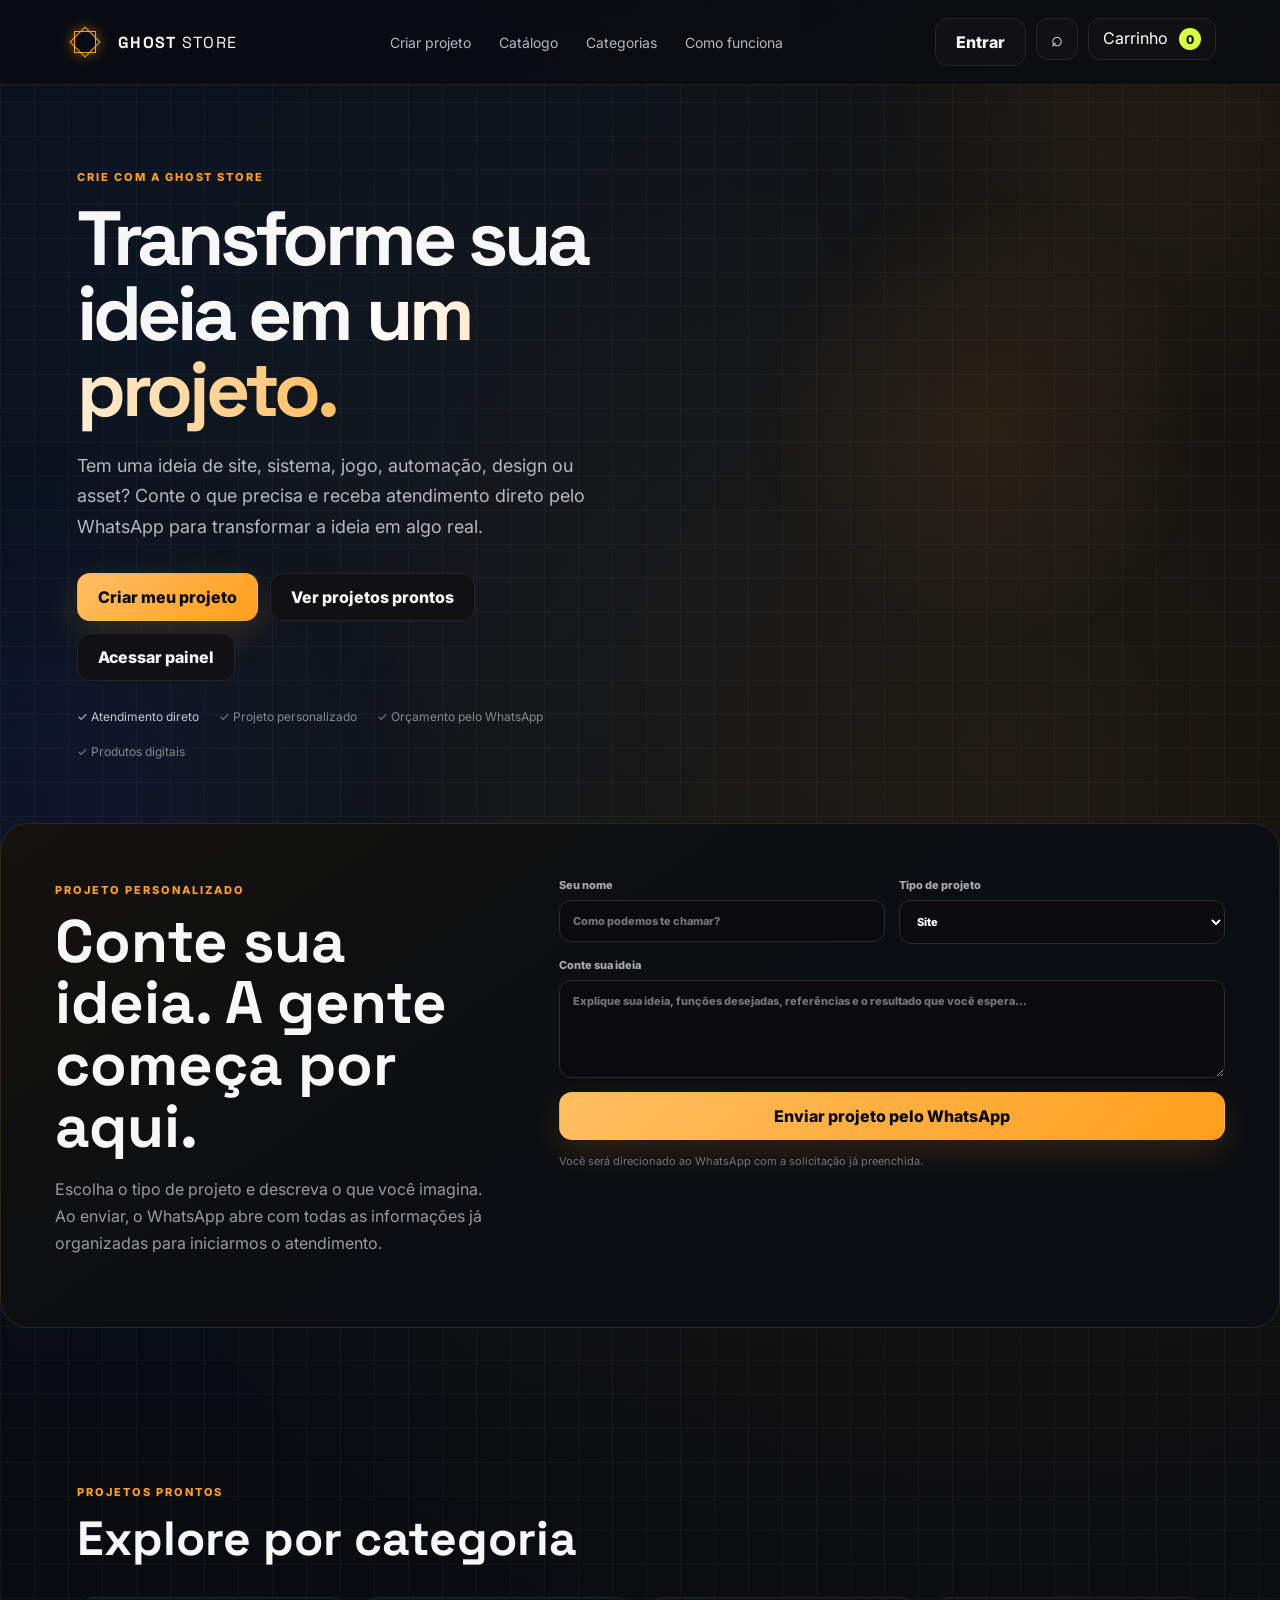
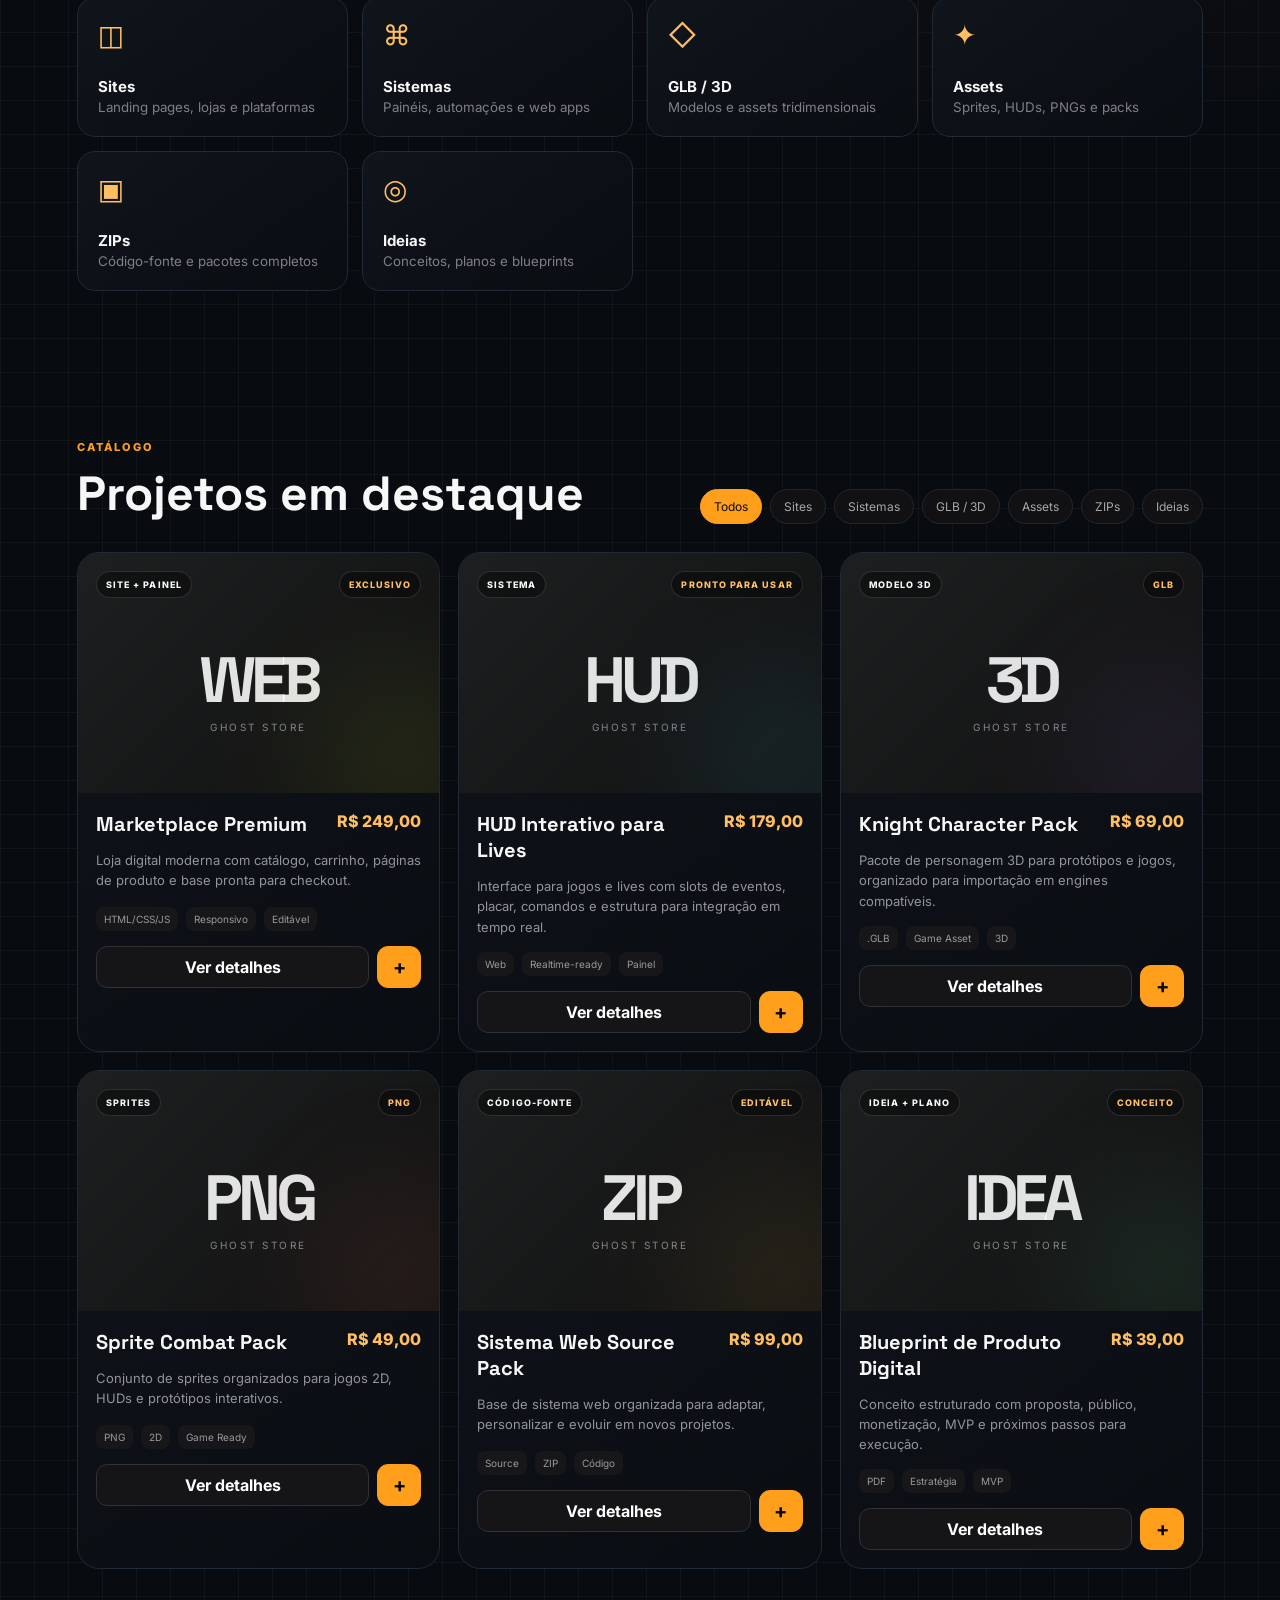
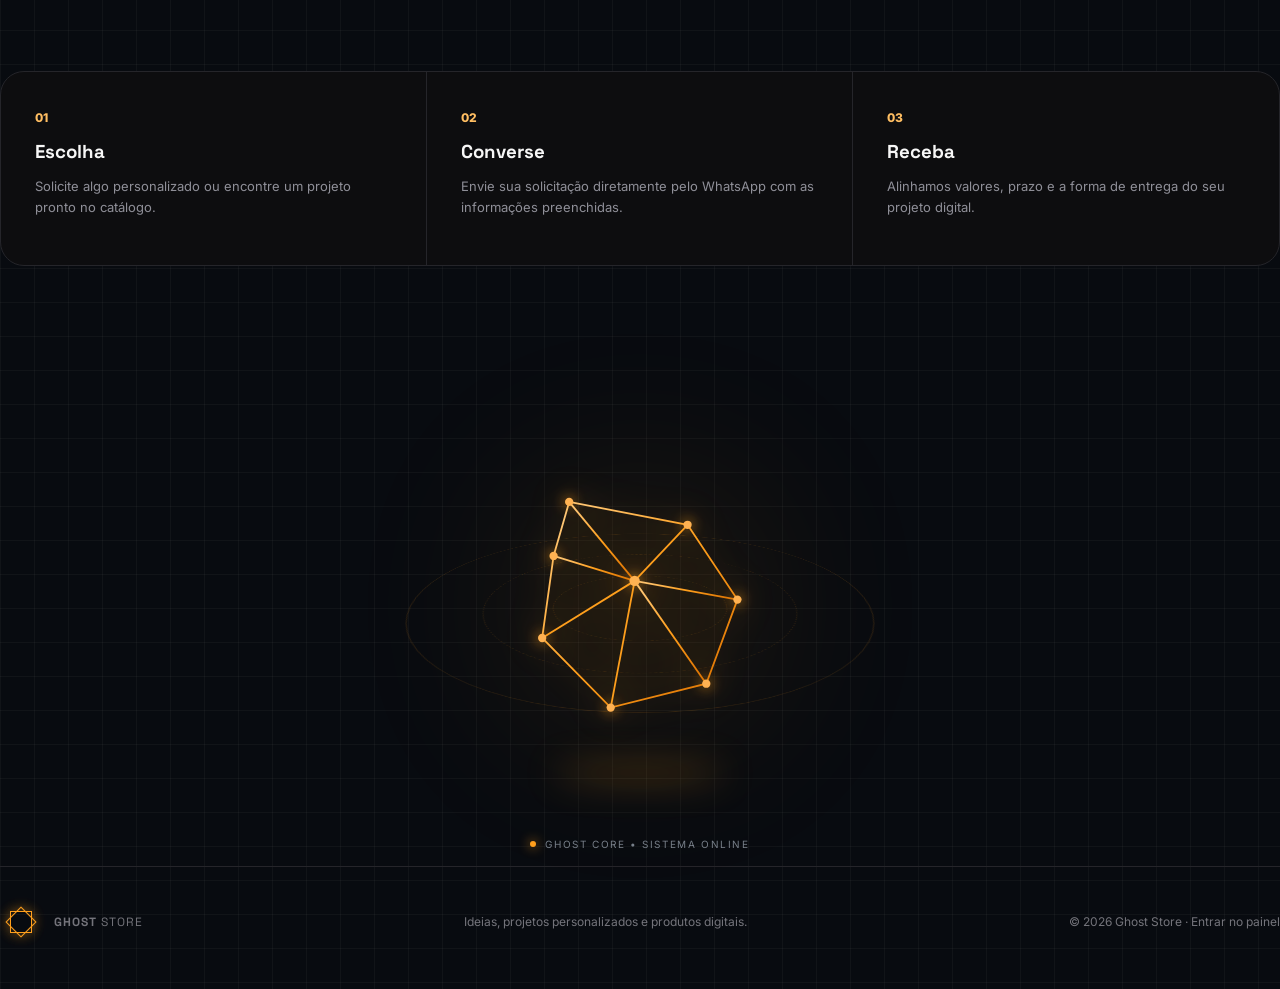
==== index.html @ b0d12b22 "Move Ghost Core para o final da página" ====
<!DOCTYPE html>
<html lang="pt-BR">
<head>
  <meta charset="UTF-8" />
  <meta name="viewport" content="width=device-width, initial-scale=1.0, minimum-scale=1.0, maximum-scale=1.0, user-scalable=no, viewport-fit=cover" />
  <meta name="theme-color" content="#080b10" />
  <meta name="description" content="Ghost Store — transforme sua ideia em um projeto ou encontre sites, sistemas, GLBs, ZIPs e assets digitais." />
  <title>Ghost Store — Tire sua ideia do papel</title>
  <link rel="preconnect" href="https://fonts.googleapis.com"><link rel="preconnect" href="https://fonts.gstatic.com" crossorigin>
  <link href="https://fonts.googleapis.com/css2?family=Inter:wght@400;500;600;700;800&family=Space+Grotesk:wght@600;700&display=swap" rel="stylesheet">
  <link rel="stylesheet" href="styles.css?v=20260827e" /><link rel="stylesheet" href="tech.css?v=20260827e" />
</head>
<body>
  <div class="ambient ambient-one"></div><div class="ambient ambient-two"></div>
  <header class="site-header"><a class="brand" href="#inicio" aria-label="Ghost Store"><span class="brand-mark"><span class="brand-cube"><span></span><span></span><span></span></span></span><span><strong>GHOST</strong> STORE</span></a><nav class="desktop-nav"><a href="#orcamento">Criar projeto</a><a href="#catalogo">Catálogo</a><a href="#categorias">Categorias</a><a href="#como-funciona">Como funciona</a></nav><div class="header-actions"><a class="btn btn-secondary" href="admin.html">Entrar</a><button class="icon-btn" id="searchToggle" aria-label="Pesquisar">⌕</button><button class="cart-btn" id="cartButton">Carrinho <span id="cartCount">0</span></button></div></header>
  <main>
    <section class="hero" id="inicio"><div class="hero-copy"><span class="eyebrow">CRIE COM A GHOST STORE</span><h1>Transforme sua ideia em <span>um projeto.</span></h1><p>Tem uma ideia de site, sistema, jogo, automação, design ou asset? Conte o que precisa e receba atendimento direto pelo WhatsApp para transformar a ideia em algo real.</p><div class="hero-actions"><a class="btn btn-primary" href="#orcamento">Criar meu projeto</a><a class="btn btn-secondary" href="#catalogo">Ver projetos prontos</a><a class="btn btn-secondary" href="admin.html">Acessar painel</a></div><div class="trust-row"><span>✓ Atendimento direto</span><span>✓ Projeto personalizado</span><span>✓ Orçamento pelo WhatsApp</span><span>✓ Produtos digitais</span></div></div></section>
    <section class="custom-section" id="orcamento"><div class="custom-copy"><span class="eyebrow">PROJETO PERSONALIZADO</span><h2>Conte sua ideia. A gente começa por aqui.</h2><p>Escolha o tipo de projeto e descreva o que você imagina. Ao enviar, o WhatsApp abre com todas as informações já organizadas para iniciarmos o atendimento.</p></div><form class="quote-form" id="quoteForm"><div class="form-row"><label>Seu nome<input type="text" id="quoteName" required placeholder="Como podemos te chamar?" /></label><label>Tipo de projeto<select id="quoteType"><option>Site</option><option>Sistema</option><option>Jogo</option><option>GLB / 3D</option><option>Sprites / Assets</option><option>ZIP / Código</option><option>Ideia / Planejamento</option><option>Outro</option></select></label></div><label>Conte sua ideia<textarea id="quoteMessage" required rows="5" placeholder="Explique sua ideia, funções desejadas, referências e o resultado que você espera..."></textarea></label><button class="btn btn-primary" type="submit">Enviar projeto pelo WhatsApp</button><p class="form-note">Você será direcionado ao WhatsApp com a solicitação já preenchida.</p></form></section>
    <section class="search-panel hidden" id="searchPanel"><label for="searchInput">Pesquisar na Ghost Store</label><div class="search-box"><input id="searchInput" type="search" placeholder="Ex.: GLB, site, jogo, painel..." autocomplete="off" /><span>⌕</span></div></section>
    <section class="section" id="categorias"><div class="section-heading"><div><span class="eyebrow">PROJETOS PRONTOS</span><h2>Explore por categoria</h2></div></div><div class="category-grid" id="categoryGrid"></div></section>
    <section class="section" id="catalogo"><div class="section-heading catalog-heading"><div><span class="eyebrow">CATÁLOGO</span><h2>Projetos em destaque</h2></div><div class="filters" id="filters"></div></div><div class="product-grid" id="productGrid"></div><div class="empty-state hidden" id="emptyState">Nenhum produto encontrado com esse filtro.</div></section>
    <section class="benefits" id="como-funciona"><article><span>01</span><h3>Escolha</h3><p>Solicite algo personalizado ou encontre um projeto pronto no catálogo.</p></article><article><span>02</span><h3>Converse</h3><p>Envie sua solicitação diretamente pelo WhatsApp com as informações preenchidas.</p></article><article><span>03</span><h3>Receba</h3><p>Alinhamos valores, prazo e a forma de entrega do seu projeto digital.</p></article></section>
    <section class="hero-tech ghost-core-final" aria-label="Logo 3D animada da Ghost Store"><div class="tech-glow"></div><div class="tech-orbit"></div><div class="logo3d-wrap"><svg class="logo3d" viewBox="0 0 300 300"><defs><linearGradient id="edgeGlow" x1="0" y1="0" x2="1" y2="1"><stop offset="0" stop-color="#ffd08a"/><stop offset=".5" stop-color="#ff9f1c"/><stop offset="1" stop-color="#d96e00"/></linearGradient></defs><polygon class="face" points="82,50 196,72 244,144 214,225 122,248 56,181 67,102"/><polyline class="edge" points="82,50 196,72 244,144 214,225 122,248 56,181 67,102 82,50"/><line class="edge" x1="82" y1="50" x2="145" y2="126"/><line class="edge" x1="196" y1="72" x2="145" y2="126"/><line class="edge" x1="244" y1="144" x2="145" y2="126"/><line class="edge" x1="214" y1="225" x2="145" y2="126"/><line class="edge" x1="122" y1="248" x2="145" y2="126"/><line class="edge" x1="56" y1="181" x2="145" y2="126"/><line class="edge" x1="67" y1="102" x2="145" y2="126"/><circle class="node" cx="82" cy="50" r="4"/><circle class="node" cx="196" cy="72" r="4"/><circle class="node" cx="244" cy="144" r="4"/><circle class="node" cx="214" cy="225" r="4"/><circle class="node" cx="122" cy="248" r="4"/><circle class="node" cx="56" cy="181" r="4"/><circle class="node" cx="67" cy="102" r="4"/><circle class="node" cx="145" cy="126" r="5"/></svg></div><div class="tech-caption"><i></i> GHOST CORE • SISTEMA ONLINE</div></section>
  </main>
  <footer><a class="brand" href="#inicio"><span class="brand-mark"><span class="brand-cube"><span></span><span></span><span></span></span></span><span><strong>GHOST</strong> STORE</span></a><p>Ideias, projetos personalizados e produtos digitais.</p><span>© <span id="year"></span> Ghost Store · <a href="admin.html" style="color:inherit">Entrar no painel</a></span></footer>
  <div class="drawer-backdrop hidden" id="drawerBackdrop"></div><aside class="cart-drawer" id="cartDrawer" aria-hidden="true"><div class="drawer-header"><div><span class="eyebrow">SEU PEDIDO</span><h2>Carrinho</h2></div><button class="icon-btn" id="closeCart">×</button></div><div class="cart-items" id="cartItems"></div><div class="cart-empty" id="cartEmpty">Seu carrinho está vazio.</div><div class="cart-footer"><div class="total-row"><span>Total</span><strong id="cartTotal">R$ 0,00</strong></div><button class="btn btn-primary full" id="checkoutButton">Finalizar pedido</button></div></aside>
  <div class="modal-backdrop hidden" id="productModal"><div class="product-modal-card" role="dialog" aria-modal="true"><button class="modal-close" id="modalClose">×</button><div class="modal-visual" id="modalVisual"></div><div class="modal-body"><div class="modal-badges" id="modalBadges"></div><h2 id="modalTitle"></h2><p id="modalDescription"></p><div class="product-specs" id="modalSpecs"></div><div class="modal-purchase"><div><span>A partir de</span><strong id="modalPrice"></strong></div><button class="btn btn-primary" id="modalAdd">Adicionar ao carrinho</button></div></div></div></div><div class="toast" id="toast"></div>
  <script src="mobile-guard.js?v=20260827e"></script><script src="config.js?v=20260827e"></script><script src="app.js?v=20260827e"></script>
</body></html>
---- styles.css ----
:root{--bg:#070707;--surface:#0e0e10;--surface2:#151518;--line:#25252a;--muted:#9a9aa3;--text:#f7f7f7;--accent:#d8ff3f;--accent2:#83ff9f;--radius:22px;--shadow:0 20px 60px rgba(0,0,0,.35)}*{box-sizing:border-box}html{scroll-behavior:smooth}body{margin:0;background:radial-gradient(circle at 20% 0,#17191b 0,transparent 30%),var(--bg);color:var(--text);font-family:Inter,system-ui,sans-serif;overflow-x:hidden}body.no-scroll{overflow:hidden}a{color:inherit;text-decoration:none}button,input,textarea,select{font:inherit}.ambient{position:fixed;width:420px;height:420px;border-radius:50%;filter:blur(120px);opacity:.08;pointer-events:none;z-index:-1}.ambient-one{background:var(--accent);top:-120px;right:-100px}.ambient-two{background:#4a55ff;bottom:-120px;left:-160px}.site-header{position:sticky;top:0;z-index:30;display:flex;align-items:center;justify-content:space-between;padding:18px clamp(20px,5vw,72px);background:rgba(7,7,7,.76);backdrop-filter:blur(18px);border-bottom:1px solid rgba(255,255,255,.06)}.brand{display:flex;align-items:center;gap:10px;font-family:"Space Grotesk",sans-serif;letter-spacing:.08em}.brand-mark{display:grid;place-items:center;width:36px;height:36px;border:1px solid #404047;border-radius:10px;background:linear-gradient(135deg,#18181b,#080808);font-weight:800;color:var(--accent)}.desktop-nav{display:flex;gap:28px;color:#b8b8c0;font-size:14px}.desktop-nav a:hover{color:white}.header-actions{display:flex;gap:10px}.icon-btn,.cart-btn{border:1px solid var(--line);background:#111113;color:white;border-radius:12px;height:42px;cursor:pointer}.icon-btn{width:42px;font-size:20px}.cart-btn{padding:0 14px}.cart-btn span{display:inline-grid;place-items:center;min-width:22px;height:22px;padding:0 6px;border-radius:999px;background:var(--accent);color:#090909;font-size:12px;font-weight:800;margin-left:7px}.hero{min-height:680px;display:grid;grid-template-columns:1.08fr .92fr;gap:60px;align-items:center;padding:80px clamp(20px,6vw,92px) 64px;max-width:1500px;margin:auto}.eyebrow{font-size:11px;letter-spacing:.18em;font-weight:800;color:var(--accent)}h1,h2,h3{font-family:"Space Grotesk",sans-serif;margin:0}.hero h1{font-size:clamp(46px,6vw,88px);line-height:.98;letter-spacing:-.055em;max-width:870px;margin:16px 0 24px}.hero h1 span{color:#97979f}.hero-copy>p{color:#b7b7bf;font-size:18px;line-height:1.7;max-width:690px}.hero-actions{display:flex;gap:12px;margin-top:30px;flex-wrap:wrap}.btn{display:inline-flex;align-items:center;justify-content:center;min-height:48px;padding:0 20px;border-radius:13px;border:1px solid transparent;font-weight:800;cursor:pointer;transition:.2s}.btn-primary{background:var(--accent);color:#080808}.btn-primary:hover{transform:translateY(-2px);box-shadow:0 10px 30px rgba(216,255,63,.15)}.btn-secondary{background:#111113;border-color:var(--line)}.trust-row{display:flex;gap:20px;flex-wrap:wrap;color:#888891;font-size:12px;margin-top:28px}.hero-card{background:linear-gradient(160deg,#161619,#0c0c0e);border:1px solid #28282d;border-radius:28px;padding:18px;box-shadow:var(--shadow);transform:rotate(1.5deg)}.hero-card-top{display:flex;align-items:center;gap:8px;font-size:10px;letter-spacing:.13em;color:#9f9fa7}.hero-card-top .tag{margin-left:auto;color:var(--accent)}.live-dot{width:7px;height:7px;border-radius:50%;background:var(--accent);box-shadow:0 0 18px var(--accent)}.hero-visual{height:390px;margin:16px 0;background:radial-gradient(circle at center,#283018,#111212 60%);border-radius:20px;display:grid;place-items:center;overflow:hidden}.screen-mockup{width:82%;height:68%;background:#09090a;border:1px solid #343439;border-radius:14px;box-shadow:0 25px 50px rgba(0,0,0,.45);transform:perspective(1000px) rotateY(-8deg) rotateX(4deg);overflow:hidden}.mock-top{height:30px;border-bottom:1px solid #222;display:flex;gap:5px;align-items:center;padding:0 10px}.mock-top i{width:6px;height:6px;border-radius:50%;background:#444}.mock-layout{display:grid;grid-template-columns:24% 1fr;height:calc(100% - 30px)}.mock-side{border-right:1px solid #202024;background:#0d0d0f}.mock-main{padding:22px}.mock-title{height:18px;width:55%;background:#303033;border-radius:20px;margin-bottom:18px}.mock-grid{display:grid;grid-template-columns:1fr 1fr;gap:12px}.mock-grid b{height:72px;background:linear-gradient(145deg,#1d2415,#171719);border:1px solid #2b2d28;border-radius:10px}.hero-product-info{display:flex;justify-content:space-between;align-items:flex-end;padding:4px 5px}.mini-label{font-size:9px;letter-spacing:.14em;color:#85858c}.hero-product-info h3{font-size:22px;margin-top:6px}.hero-product-info>strong{font-size:22px;color:var(--accent)}.section{padding:72px clamp(20px,6vw,92px);max-width:1500px;margin:auto}.section-heading{display:flex;justify-content:space-between;align-items:end;margin-bottom:28px;gap:20px}.section-heading h2{font-size:clamp(30px,4vw,48px);margin-top:8px}.category-grid{display:grid;grid-template-columns:repeat(4,1fr);gap:14px}.category-card{min-height:140px;background:linear-gradient(145deg,#141416,#0d0d0f);border:1px solid var(--line);border-radius:18px;padding:20px;display:flex;flex-direction:column;justify-content:space-between;cursor:pointer;transition:.2s}.category-card:hover{transform:translateY(-4px);border-color:#424249}.category-card .icon{font-size:28px}.category-card strong{font-size:15px}.category-card small{color:#7f7f87}.filters{display:flex;flex-wrap:wrap;gap:8px;justify-content:flex-end}.filter-btn{background:#111113;border:1px solid var(--line);color:#a7a7af;border-radius:999px;padding:9px 13px;cursor:pointer;font-size:12px}.filter-btn.active{background:#f3f3f3;color:#080808;border-color:#f3f3f3}.product-grid{display:grid;grid-template-columns:repeat(3,1fr);gap:18px}.product-card{background:#101012;border:1px solid var(--line);border-radius:22px;overflow:hidden;transition:.22s}.product-card:hover{transform:translateY(-5px);border-color:#3c3c43}.product-cover{height:240px;padding:18px;display:flex;align-items:flex-start;justify-content:space-between;position:relative;overflow:hidden;background:linear-gradient(135deg,#1d1f20,#111)}.product-cover:after{content:"";position:absolute;width:180px;height:180px;border-radius:50%;background:var(--coverGlow,var(--accent));filter:blur(70px);opacity:.12;right:-60px;bottom:-60px}.product-type,.product-badge{position:relative;z-index:1;font-size:9px;letter-spacing:.12em;font-weight:800;padding:7px 9px;border-radius:999px;background:rgba(0,0,0,.38);border:1px solid rgba(255,255,255,.12)}.product-badge{color:var(--accent)}.cover-art{position:absolute;left:50%;top:53%;transform:translate(-50%,-50%);font-family:"Space Grotesk";font-size:64px;font-weight:800;letter-spacing:-.08em;color:rgba(255,255,255,.88)}.cover-sub{position:absolute;left:50%;top:70%;transform:translateX(-50%);font-size:10px;letter-spacing:.25em;color:#85858b}.product-content{padding:18px}.product-title-row{display:flex;justify-content:space-between;gap:12px;align-items:start}.product-title-row h3{font-size:20px}.price{font-weight:800;white-space:nowrap;color:var(--accent)}.product-content p{color:#93939c;font-size:13px;line-height:1.55;min-height:42px}.product-meta{display:flex;gap:8px;flex-wrap:wrap;margin:15px 0}.product-meta span{font-size:10px;color:#9898a1;padding:6px 8px;border-radius:8px;background:#171719}.product-actions{display:grid;grid-template-columns:1fr auto;gap:8px}.details-btn,.quick-add{height:42px;border-radius:11px;border:1px solid #303035;background:#151517;color:white;cursor:pointer;font-weight:700}.quick-add{width:44px;background:var(--accent);color:#080808;border-color:var(--accent);font-size:20px}.benefits{max-width:1320px;margin:30px auto 80px;display:grid;grid-template-columns:repeat(3,1fr);border:1px solid var(--line);border-radius:24px;overflow:hidden;background:#0d0d0f}.benefits article{padding:34px;border-right:1px solid var(--line)}.benefits article:last-child{border-right:0}.benefits article>span{color:var(--accent);font-weight:800;font-size:12px}.benefits h3{margin:14px 0 8px}.benefits p{color:#8f8f98;font-size:13px;line-height:1.6}.custom-section{max-width:1320px;margin:0 auto 80px;padding:54px;display:grid;grid-template-columns:.8fr 1.2fr;gap:60px;background:linear-gradient(145deg,#15170f,#0d0d0f 55%);border:1px solid #292d21;border-radius:28px}.custom-copy h2{font-size:clamp(34px,5vw,60px);line-height:1.03;margin:13px 0 18px}.custom-copy p{color:#9a9aa2;line-height:1.7}.quote-form{display:flex;flex-direction:column;gap:14px}.form-row{display:grid;grid-template-columns:1fr 1fr;gap:14px}.quote-form label{font-size:11px;font-weight:800;color:#aaaab0;display:flex;flex-direction:column;gap:8px}.quote-form input,.quote-form textarea,.quote-form select{width:100%;background:#0b0b0d;border:1px solid #2d2d31;color:white;border-radius:12px;padding:13px;outline:none}.quote-form input:focus,.quote-form textarea:focus,.quote-form select:focus{border-color:#6d762d}.form-note{font-size:11px;color:#74747b;margin:0}.search-panel{position:sticky;top:79px;z-index:20;padding:18px clamp(20px,6vw,92px);background:rgba(11,11,12,.96);border-bottom:1px solid var(--line)}.search-panel label{display:block;max-width:1320px;margin:0 auto 7px;color:#8f8f97;font-size:11px}.search-box{max-width:1320px;margin:auto;display:flex;align-items:center;background:#151517;border:1px solid #303036;border-radius:12px;padding:0 14px}.search-box input{flex:1;background:transparent;border:0;outline:0;color:white;padding:13px 0}.hidden{display:none!important}.empty-state{padding:50px;text-align:center;color:#777}.drawer-backdrop,.modal-backdrop{position:fixed;inset:0;background:rgba(0,0,0,.7);backdrop-filter:blur(5px);z-index:80}.cart-drawer{position:fixed;right:0;top:0;bottom:0;width:min(440px,100%);background:#0d0d0f;border-left:1px solid #28282d;z-index:90;transform:translateX(100%);transition:.25s;display:flex;flex-direction:column}.cart-drawer.open{transform:translateX(0)}.drawer-header{padding:22px;display:flex;justify-content:space-between;align-items:center;border-bottom:1px solid var(--line)}.drawer-header h2{margin-top:4px}.cart-items{padding:16px;overflow:auto;display:flex;flex-direction:column;gap:10px}.cart-item{display:grid;grid-template-columns:50px 1fr auto;gap:12px;align-items:center;padding:12px;background:#151517;border-radius:13px}.cart-thumb{width:50px;height:50px;border-radius:10px;background:#202023;display:grid;place-items:center;font-weight:800}.cart-item h4{font-size:13px;margin:0 0 5px}.cart-item small{color:#8a8a92}.remove-item{background:none;border:0;color:#777;cursor:pointer;font-size:20px}.cart-empty{padding:30px;color:#777;text-align:center}.cart-footer{margin-top:auto;padding:20px;border-top:1px solid var(--line)}.total-row{display:flex;justify-content:space-between;margin-bottom:16px}.full{width:100%}.cart-footer small{display:block;text-align:center;color:#67676e;margin-top:9px}.modal-backdrop{display:grid;place-items:center;padding:20px}.product-modal-card{width:min(900px,100%);max-height:92vh;overflow:auto;background:#101012;border:1px solid #303036;border-radius:26px;position:relative;display:grid;grid-template-columns:.9fr 1.1fr}.modal-close{position:absolute;right:14px;top:14px;z-index:2;width:38px;height:38px;border-radius:50%;border:1px solid #35353a;background:#111;color:white;font-size:22px;cursor:pointer}.modal-visual{min-height:470px;background:linear-gradient(145deg,#242625,#101112);display:grid;place-items:center;font-family:"Space Grotesk";font-size:76px;font-weight:800}.modal-body{padding:38px}.modal-badges{display:flex;gap:7px;flex-wrap:wrap}.modal-badges span{font-size:9px;padding:6px 8px;border:1px solid #38383e;border-radius:999px;color:var(--accent)}.modal-body h2{font-size:38px;margin:18px 0 12px}.modal-body>p{color:#9c9ca5;line-height:1.7}.product-specs{display:grid;grid-template-columns:1fr 1fr;gap:9px;margin:24px 0}.product-specs div{padding:12px;border-radius:11px;background:#171719}.product-specs small{display:block;color:#73737b;margin-bottom:4px}.product-specs strong{font-size:12px}.modal-purchase{display:flex;justify-content:space-between;align-items:end;gap:20px;border-top:1px solid var(--line);padding-top:20px}.modal-purchase span{display:block;color:#777;font-size:10px}.modal-purchase strong{font-size:27px;color:var(--accent)}.toast{position:fixed;left:50%;bottom:24px;transform:translate(-50%,20px);z-index:100;background:#ececec;color:#0c0c0c;padding:12px 16px;border-radius:12px;font-size:13px;font-weight:700;opacity:0;pointer-events:none;transition:.2s}.toast.show{opacity:1;transform:translate(-50%,0)}footer{max-width:1320px;margin:auto;padding:34px 0 46px;border-top:1px solid var(--line);display:flex;align-items:center;justify-content:space-between;gap:20px;color:#74747b;font-size:12px}footer p{margin:0}@media(max-width:1000px){.desktop-nav{display:none}.hero{grid-template-columns:1fr;padding-top:56px}.hero-card{max-width:700px}.category-grid{grid-template-columns:repeat(2,1fr)}.product-grid{grid-template-columns:repeat(2,1fr)}.custom-section{grid-template-columns:1fr}.benefits{margin-left:20px;margin-right:20px}.product-modal-card{grid-template-columns:1fr}.modal-visual{min-height:250px}footer{margin:0 20px}}@media(max-width:650px){.site-header{padding:13px 16px}.brand>span:last-child{font-size:13px}.icon-btn{display:none}.cart-btn{font-size:12px}.hero{padding:42px 18px}.hero h1{font-size:49px}.hero-copy>p{font-size:15px}.hero-card{transform:none}.hero-visual{height:280px}.section{padding:55px 18px}.section-heading{align-items:flex-start;flex-direction:column}.catalog-heading{gap:16px}.filters{justify-content:flex-start}.category-grid,.product-grid{grid-template-columns:1fr}.product-cover{height:220px}.benefits{grid-template-columns:1fr;margin:10px 18px 60px}.benefits article{border-right:0;border-bottom:1px solid var(--line)}.benefits article:last-child{border-bottom:0}.custom-section{margin:0 18px 60px;padding:28px 20px;gap:28px}.form-row{grid-template-columns:1fr}footer{align-items:flex-start;flex-direction:column}.product-modal-card{display:block}.modal-body{padding:24px}.modal-body h2{font-size:30px}.modal-purchase{align-items:stretch;flex-direction:column}.modal-purchase .btn{width:100%}.trust-row{gap:10px}.search-panel{top:67px}}
---- tech.css ----
:root{--tech-orange:#ff9f1c;--tech-orange2:#ffbe62;--tech-grid:rgba(255,255,255,.035)}body{background:#080b10;background-image:linear-gradient(var(--tech-grid) 1px,transparent 1px),linear-gradient(90deg,var(--tech-grid) 1px,transparent 1px),radial-gradient(circle at 78% 18%,rgba(255,159,28,.09),transparent 28%),radial-gradient(circle at 12% 8%,rgba(36,92,160,.12),transparent 30%);background-size:34px 34px,34px 34px,auto,auto}.site-header{background:rgba(8,11,16,.78);border-bottom:1px solid rgba(255,159,28,.12)}.brand{gap:12px}.brand-mark{border:0;background:transparent;width:42px;height:42px;padding:0;perspective:500px}.brand-cube{width:32px;height:32px;position:relative;transform-style:preserve-3d;animation:brandSpin 9s linear infinite}.brand-cube span{position:absolute;inset:5px;border:1px solid var(--tech-orange);box-shadow:0 0 14px rgba(255,159,28,.18)}.brand-cube span:nth-child(1){transform:rotate(0deg)}.brand-cube span:nth-child(2){transform:rotate(45deg)}.brand-cube span:nth-child(3){transform:rotate(90deg)}@keyframes brandSpin{0%{transform:rotateX(58deg) rotateZ(0)}100%{transform:rotateX(58deg) rotateZ(360deg)}}.eyebrow{color:var(--tech-orange)}.hero{min-height:720px;grid-template-columns:1.02fr .98fr;position:relative}.hero:before{content:"";position:absolute;inset:0;background:radial-gradient(circle at 77% 45%,rgba(255,159,28,.08),transparent 22%);pointer-events:none}.hero h1{font-size:clamp(48px,6vw,90px);letter-spacing:-.055em}.hero h1 span{background:linear-gradient(90deg,#fff,var(--tech-orange2));-webkit-background-clip:text;background-clip:text;color:transparent}.btn-primary{background:linear-gradient(135deg,var(--tech-orange2),var(--tech-orange));box-shadow:0 12px 35px rgba(255,159,28,.16)}.btn-primary:hover{box-shadow:0 16px 40px rgba(255,159,28,.28)}.hero-tech{position:relative;min-height:520px;display:grid;place-items:center;perspective:1100px}.tech-orbit{position:absolute;width:min(460px,88%);aspect-ratio:1;border:1px solid rgba(255,159,28,.14);border-radius:50%;transform:rotateX(68deg);animation:orbitPulse 4s ease-in-out infinite}.tech-orbit:before,.tech-orbit:after{content:"";position:absolute;border:1px dashed rgba(255,159,28,.12);border-radius:50%}.tech-orbit:before{inset:16%}.tech-orbit:after{inset:31%}@keyframes orbitPulse{50%{transform:rotateX(68deg) scale(1.05);opacity:.65}}.tech-glow{position:absolute;width:250px;height:250px;border-radius:50%;background:var(--tech-orange);filter:blur(100px);opacity:.11}.logo3d-wrap{position:relative;width:min(410px,82vw);aspect-ratio:1;display:grid;place-items:center;transform-style:preserve-3d;animation:logoFloat 5s ease-in-out infinite}.logo3d-wrap:after{content:"";position:absolute;width:42%;height:10px;background:rgba(255,159,28,.44);filter:blur(18px);border-radius:50%;bottom:8%;animation:shadowPulse 5s ease-in-out infinite}.logo3d{width:76%;height:76%;overflow:visible;filter:drop-shadow(0 0 16px rgba(255,159,28,.35));transform-style:preserve-3d;animation:logoTurn 12s ease-in-out infinite}.logo3d .edge{stroke:url(#edgeGlow);stroke-width:1.8;fill:none;vector-effect:non-scaling-stroke}.logo3d .inner{stroke:rgba(255,190,98,.46);stroke-width:1;fill:none}.logo3d .node{fill:#ffb252;filter:drop-shadow(0 0 6px #ff9f1c)}.logo3d .face{fill:rgba(255,159,28,.025);stroke:none}@keyframes logoFloat{0%,100%{transform:translateY(-8px) rotateX(4deg)}50%{transform:translateY(14px) rotateX(-4deg)}}@keyframes logoTurn{0%,100%{transform:rotateY(-10deg) rotateZ(-2deg)}50%{transform:rotateY(13deg) rotateZ(3deg)}}@keyframes shadowPulse{50%{width:34%;opacity:.45}}.tech-caption{position:absolute;bottom:3%;display:flex;align-items:center;gap:9px;color:#777f89;font-size:10px;letter-spacing:.16em}.tech-caption i{width:6px;height:6px;border-radius:50%;background:var(--tech-orange);box-shadow:0 0 12px var(--tech-orange);animation:blink 1.4s infinite}@keyframes blink{50%{opacity:.25}}.trust-row span:first-child{color:#c5cbd3}.category-card,.product-card{background:linear-gradient(145deg,rgba(17,22,29,.95),rgba(10,13,18,.96));border-color:#202a34}.category-card:hover,.product-card:hover{border-color:rgba(255,159,28,.45);box-shadow:0 18px 50px rgba(0,0,0,.25)}.category-card .icon,.price,.product-badge,.benefits article>span,.modal-purchase strong{color:var(--tech-orange2)}.quick-add{background:var(--tech-orange);border-color:var(--tech-orange)}.filter-btn.active{background:var(--tech-orange);border-color:var(--tech-orange);color:#0b0d10}.custom-section{background:linear-gradient(145deg,#14120e,#0a0d12 55%);border-color:#30281d}.ambient-one{background:var(--tech-orange)}

@media(max-width:1180px){.site-header{padding-left:28px;padding-right:28px}.hero{grid-template-columns:1fr 1fr;gap:36px;padding-left:36px;padding-right:36px}.hero h1{font-size:clamp(44px,5.5vw,68px)}.hero-tech{min-height:460px}.logo3d-wrap{width:min(360px,40vw)}.category-grid{grid-template-columns:repeat(3,1fr)}.product-grid{grid-template-columns:repeat(2,1fr)}.section,.custom-section{max-width:100%}}

@media(max-width:900px){body{background-size:28px 28px,28px 28px,auto,auto}.site-header{padding:14px 20px}.brand-mark{width:36px;height:36px}.brand-cube{width:28px;height:28px}.header-actions{gap:7px}.header-actions .btn-secondary{min-height:40px;padding:0 14px;font-size:12px}.cart-btn{height:40px;padding:0 12px}.hero{grid-template-columns:1fr!important;gap:0!important;min-height:auto!important;padding:48px 28px 36px!important}.hero-copy{grid-column:1!important;width:100%!important;max-width:none!important;text-align:center}.hero-copy>p{max-width:650px;margin:0 auto;font-size:16px}.hero-actions{justify-content:center}.trust-row{justify-content:center}.hero-tech{grid-column:1!important;width:100%!important;min-height:360px;margin:14px 0 0!important;position:relative!important;inset:auto!important}.logo3d-wrap{width:min(330px,58vw)}.tech-orbit{width:min(350px,68vw)}.tech-glow{width:205px;height:205px}.section{padding:58px 28px}.category-grid{grid-template-columns:repeat(2,1fr)}.benefits{margin:20px 28px 64px}.custom-section{margin:0 28px 64px;padding:36px}.product-modal-card{width:min(760px,96vw)}.modal-visual{min-height:260px}}

@media(max-width:650px){html,body{width:100%;max-width:100%;overflow-x:hidden}body{background-size:24px 24px,24px 24px,auto,auto}.site-header{width:100%;padding:10px 12px;gap:6px}.brand{gap:7px;min-width:0;flex:1}.brand-mark{width:30px;height:30px;flex:0 0 30px}.brand-cube{width:23px;height:23px}.brand>span:last-child{font-size:11px;white-space:nowrap}.header-actions{gap:6px;flex:0 0 auto}.header-actions .btn-secondary{display:none!important}.cart-btn{height:36px;padding:0 9px;font-size:11px;border-radius:10px}.cart-btn span{min-width:19px;height:19px;font-size:10px;margin-left:4px}.icon-btn{display:none!important}.hero{display:grid!important;grid-template-columns:minmax(0,1fr)!important;grid-template-areas:'copy' 'logo'!important;width:100%!important;max-width:none!important;padding:34px 18px 30px!important;gap:14px!important;overflow:hidden}.hero-copy{grid-area:copy!important;width:100%!important;max-width:none!important;text-align:left!important}.eyebrow{display:block;font-size:10px;line-height:1.55;letter-spacing:.15em;max-width:100%}.hero h1{font-size:clamp(38px,10.8vw,46px)!important;line-height:1.02!important;letter-spacing:-.04em!important;margin:14px 0 16px!important;max-width:100%!important;word-break:normal!important;overflow-wrap:normal!important}.hero-copy>p{font-size:14px!important;line-height:1.6!important;max-width:100%!important;margin:0!important}.hero-tech{grid-area:logo!important;position:relative!important;display:grid!important;width:100%!important;min-height:260px!important;height:260px!important;margin:2px 0 0!important;overflow:hidden!important;place-items:center!important}.logo3d-wrap{width:min(235px,68vw)!important}.logo3d{width:82%;height:82%}.tech-orbit{width:min(255px,74vw)!important}.tech-glow{width:145px;height:145px;filter:blur(70px)}.tech-caption{font-size:8px;letter-spacing:.09em;bottom:3px}.hero-actions{display:grid!important;grid-template-columns:1fr 1fr!important;gap:9px!important;width:100%!important;max-width:none!important;margin:20px 0 0!important}.hero-actions .btn{width:100%;min-height:44px;padding:0 12px;font-size:12px}.hero-actions .btn:first-child{grid-column:1/-1}.trust-row{display:grid!important;grid-template-columns:1fr 1fr!important;gap:8px 10px!important;margin:18px 0 0!important;font-size:10px!important;text-align:left!important;max-width:none!important}.section{padding:44px 18px}.section-heading h2{font-size:30px}.category-grid,.product-grid{grid-template-columns:1fr}.category-card{min-height:116px}.product-cover{height:205px}.benefits{margin:8px 18px 48px}.custom-section{margin:0 18px 50px;padding:22px 18px;border-radius:20px}.custom-copy h2{font-size:34px}.quote-form input,.quote-form textarea,.quote-form select{font-size:16px}.search-panel{top:56px;padding:14px 16px}.cart-drawer{width:100%}.product-modal-card{width:100%;max-height:95vh;border-radius:18px}.modal-body{padding:20px}.modal-body h2{font-size:28px}.modal-visual{min-height:220px}.product-specs{grid-template-columns:1fr}.modal-purchase{gap:12px}.toast{bottom:16px;max-width:calc(100vw - 32px);text-align:center}.brand-cube{animation-duration:12s}.logo3d-wrap{animation-duration:7s}.logo3d{animation-duration:16s}.tech-orbit{animation-duration:6s}}

@media(max-width:390px){.brand>span:last-child{font-size:10px}.cart-btn{font-size:10px;padding:0 8px}.hero{padding-left:14px!important;padding-right:14px!important}.hero h1{font-size:37px!important}.hero-actions{grid-template-columns:1fr!important}.hero-actions .btn:first-child{grid-column:auto}.trust-row{grid-template-columns:1fr!important}.hero-tech{height:235px!important;min-height:235px!important}.logo3d-wrap{width:min(215px,66vw)!important}.tech-orbit{width:min(235px,72vw)!important}.section{padding-left:14px;padding-right:14px}.custom-section{margin-left:14px;margin-right:14px;padding:22px 16px}}

@media(hover:none) and (pointer:coarse){.category-card:hover,.product-card:hover,.btn-primary:hover{transform:none;box-shadow:none}.category-card,.product-card,.btn{transition:none}}
@media(prefers-reduced-motion:reduce){html{scroll-behavior:auto}.brand-cube,.logo3d-wrap,.logo3d,.tech-orbit,.tech-caption i{animation:none!important}}
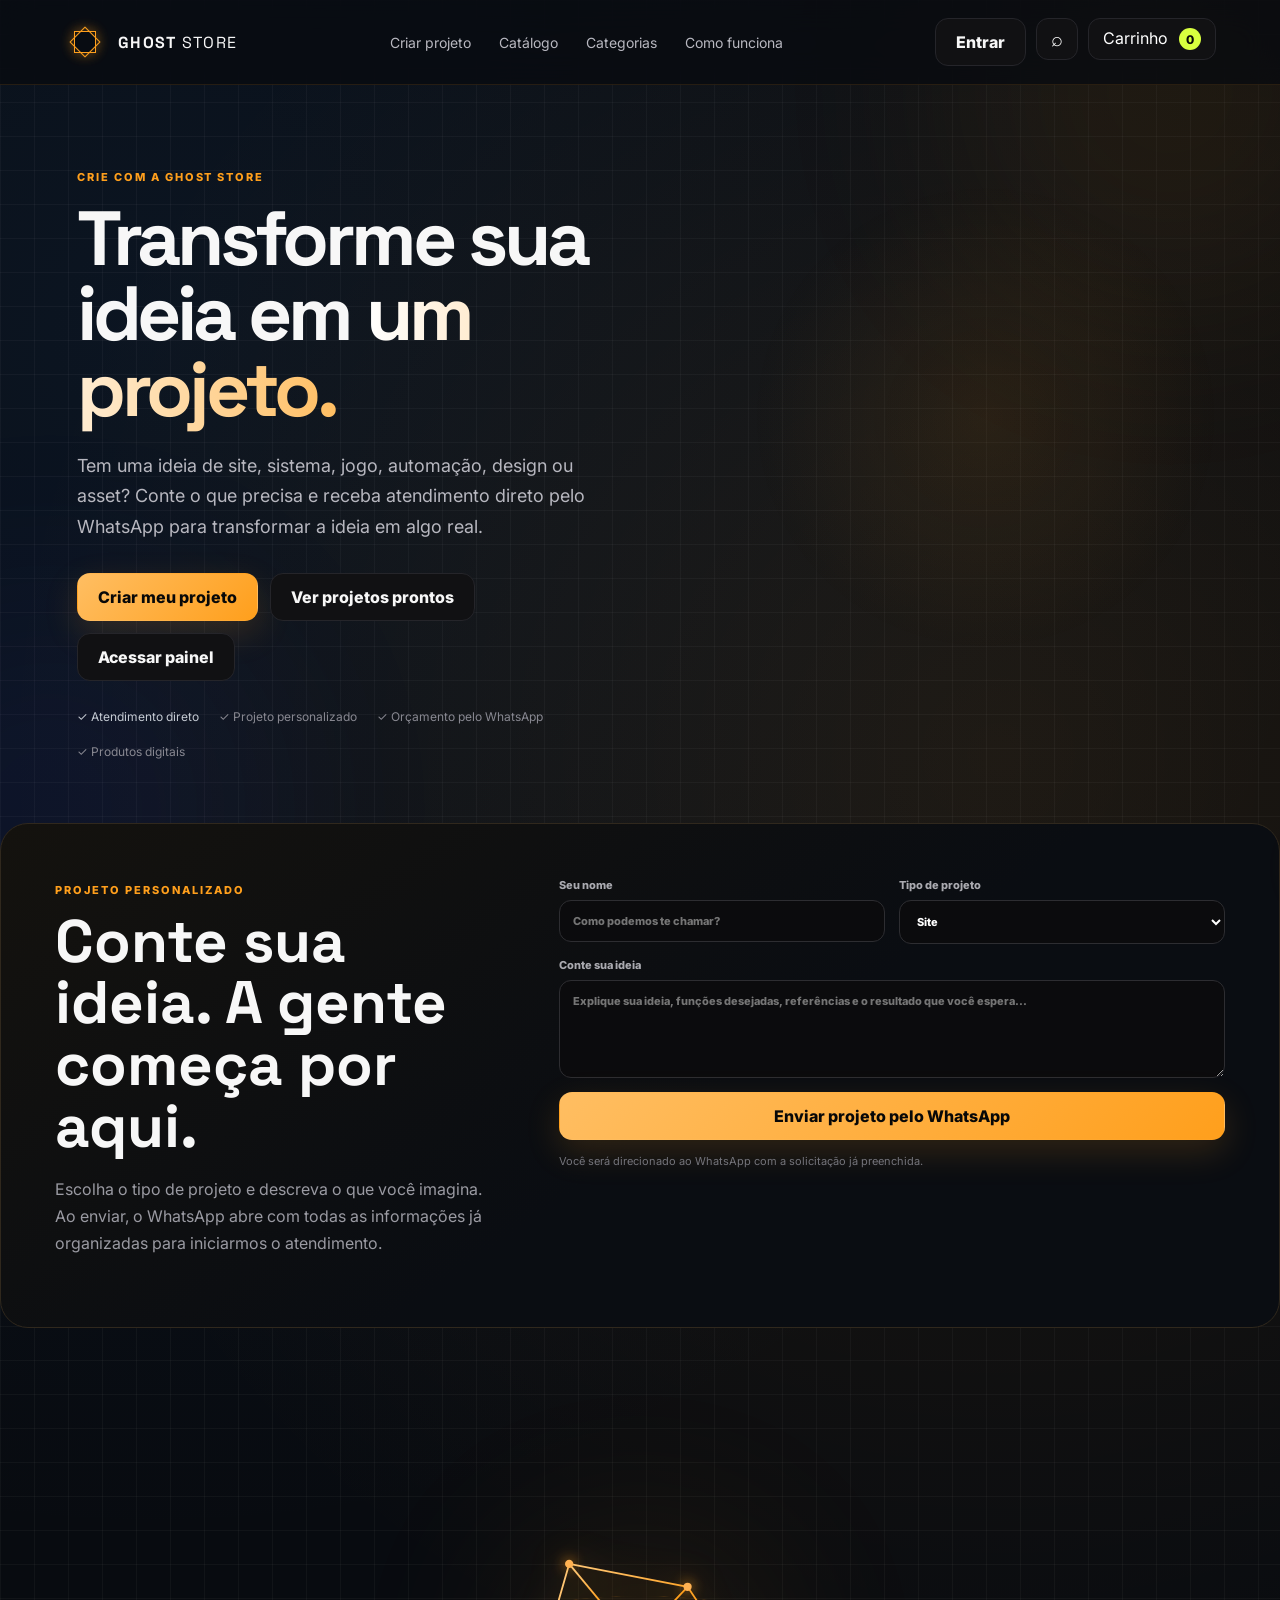
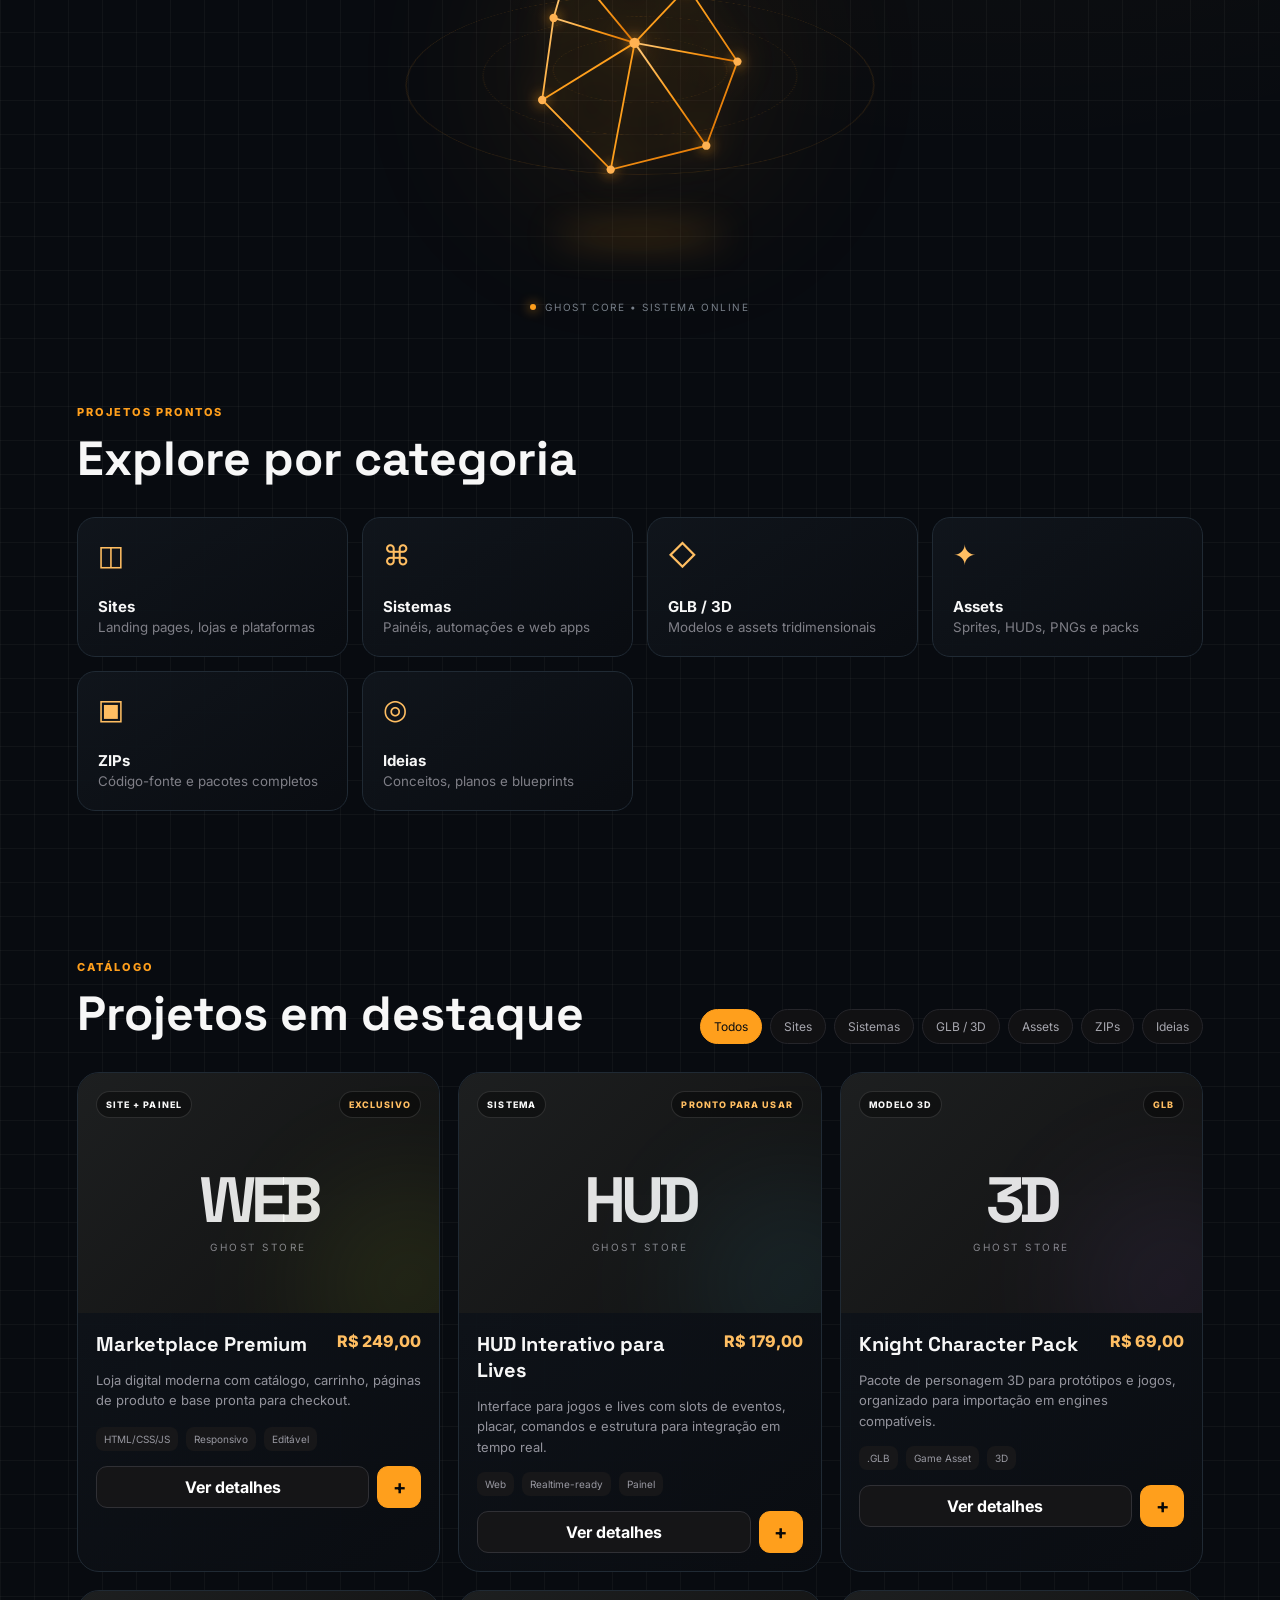
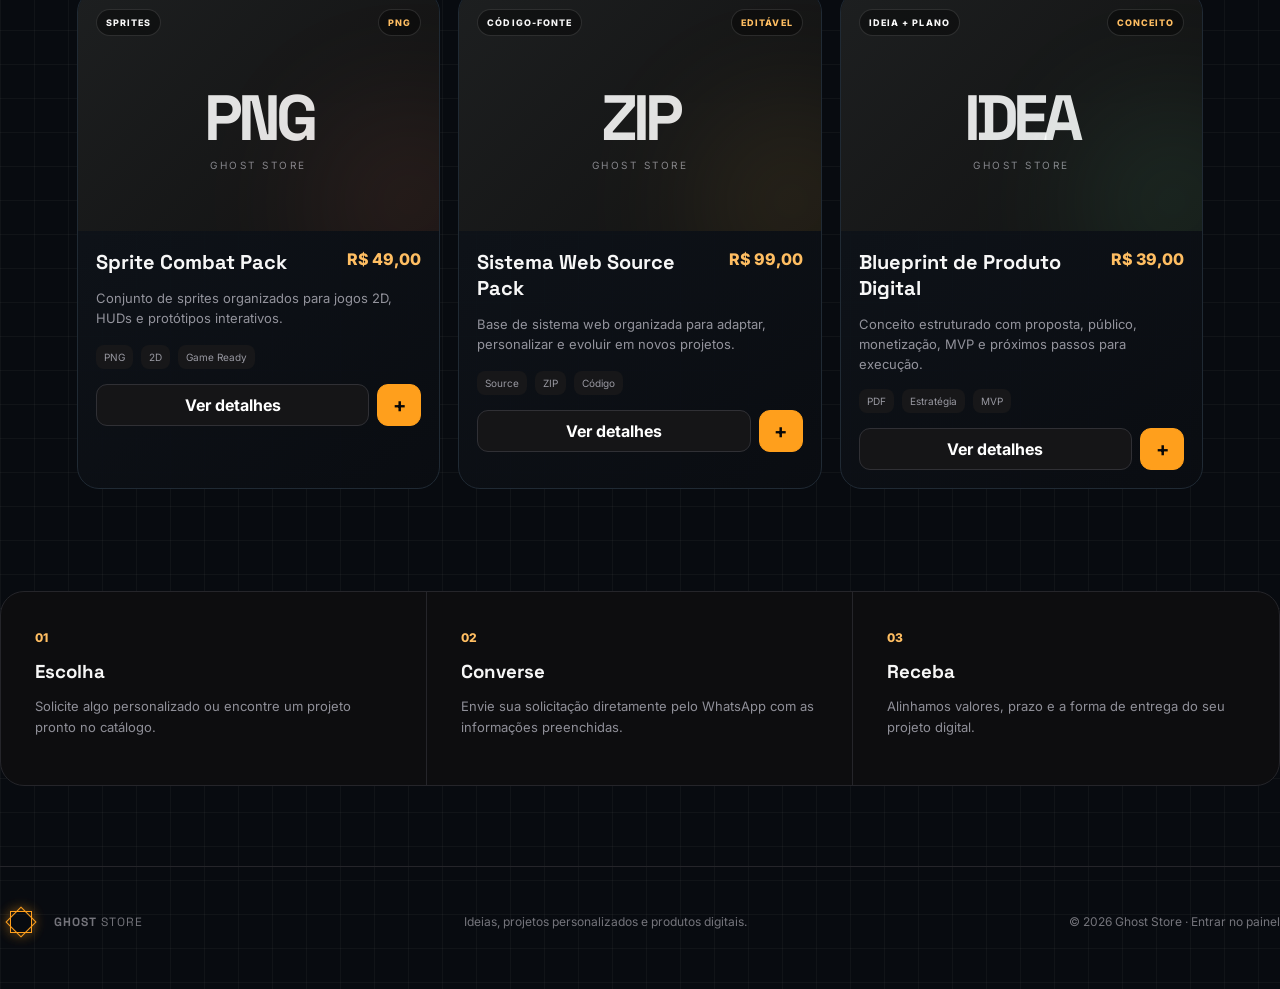
==== commit c0845f56: "Move Ghost Core para antes de Projetos Prontos" ====
--- a/index.html
+++ b/index.html
@@ -8,22 +8,22 @@
   <title>Ghost Store — Tire sua ideia do papel</title>
   <link rel="preconnect" href="https://fonts.googleapis.com"><link rel="preconnect" href="https://fonts.gstatic.com" crossorigin>
   <link href="https://fonts.googleapis.com/css2?family=Inter:wght@400;500;600;700;800&family=Space+Grotesk:wght@600;700&display=swap" rel="stylesheet">
-  <link rel="stylesheet" href="styles.css?v=20260827e" /><link rel="stylesheet" href="tech.css?v=20260827e" />
+  <link rel="stylesheet" href="styles.css?v=20260827g" /><link rel="stylesheet" href="tech.css?v=20260827g" />
 </head>
 <body>
   <div class="ambient ambient-one"></div><div class="ambient ambient-two"></div>
   <header class="site-header"><a class="brand" href="#inicio" aria-label="Ghost Store"><span class="brand-mark"><span class="brand-cube"><span></span><span></span><span></span></span></span><span><strong>GHOST</strong> STORE</span></a><nav class="desktop-nav"><a href="#orcamento">Criar projeto</a><a href="#catalogo">Catálogo</a><a href="#categorias">Categorias</a><a href="#como-funciona">Como funciona</a></nav><div class="header-actions"><a class="btn btn-secondary" href="admin.html">Entrar</a><button class="icon-btn" id="searchToggle" aria-label="Pesquisar">⌕</button><button class="cart-btn" id="cartButton">Carrinho <span id="cartCount">0</span></button></div></header>
   <main>
     <section class="hero" id="inicio"><div class="hero-copy"><span class="eyebrow">CRIE COM A GHOST STORE</span><h1>Transforme sua ideia em <span>um projeto.</span></h1><p>Tem uma ideia de site, sistema, jogo, automação, design ou asset? Conte o que precisa e receba atendimento direto pelo WhatsApp para transformar a ideia em algo real.</p><div class="hero-actions"><a class="btn btn-primary" href="#orcamento">Criar meu projeto</a><a class="btn btn-secondary" href="#catalogo">Ver projetos prontos</a><a class="btn btn-secondary" href="admin.html">Acessar painel</a></div><div class="trust-row"><span>✓ Atendimento direto</span><span>✓ Projeto personalizado</span><span>✓ Orçamento pelo WhatsApp</span><span>✓ Produtos digitais</span></div></div></section>
-    <section class="custom-section" id="orcamento"><div class="custom-copy"><span class="eyebrow">PROJETO PERSONALIZADO</span><h2>Conte sua ideia. A gente começa por aqui.</h2><p>Escolha o tipo de projeto e descreva o que você imagina. Ao enviar, o WhatsApp abre com todas as informações já organizadas para iniciarmos o atendimento.</p></div><form class="quote-form" id="quoteForm"><div class="form-row"><label>Seu nome<input type="text" id="quoteName" required placeholder="Como podemos te chamar?" /></label><label>Tipo de projeto<select id="quoteType"><option>Site</option><option>Sistema</option><option>Jogo</option><option>GLB / 3D</option><option>Sprites / Assets</option><option>ZIP / Código</option><option>Ideia / Planejamento</option><option>Outro</option></select></label></div><label>Conte sua ideia<textarea id="quoteMessage" required rows="5" placeholder="Explique sua ideia, funções desejadas, referências e o resultado que você espera..."></textarea></label><button class="btn btn-primary" type="submit">Enviar projeto pelo WhatsApp</button><p class="form-note">Você será direcionado ao WhatsApp com a solicitação já preenchida.</p></form></section>
+    <section class="custom-section" id="orcamento"><div class="custom-copy"><span class="eyebrow">PROJETO PERSONALIZADO</span><h2>Conte sua ideia. A gente começa por aqui.</h2><p>Escolha o tipo de projeto e descreva o que você imagina. Ao enviar, o WhatsApp abre com todas as informações já organizadas para iniciarmos o atendimento.</p></div><form class="quote-form" id="quoteForm"><div class="form-row"><label>Seu nome<input type="text" id="quoteName" required placeholder="Como podemos te chamar?" /></label><label>Tipo de projeto<select id="quoteType"><option>Site</option><option>Sistema</option><option>Jogo</option><option>GLB / 3D</option><option>Sprites / Assets</option><option>ZIP / Código</option><option>Ideia / Planejamento</option><option>Outro</option></select></label></div><label id="quoteOtherWrap" style="display:none">Qual tipo de projeto?<input type="text" id="quoteOther" placeholder="Escreva qual projeto você deseja..." /></label><label>Conte sua ideia<textarea id="quoteMessage" required rows="5" placeholder="Explique sua ideia, funções desejadas, referências e o resultado que você espera..."></textarea></label><button class="btn btn-primary" type="submit">Enviar projeto pelo WhatsApp</button><p class="form-note">Você será direcionado ao WhatsApp com a solicitação já preenchida.</p></form></section>
     <section class="search-panel hidden" id="searchPanel"><label for="searchInput">Pesquisar na Ghost Store</label><div class="search-box"><input id="searchInput" type="search" placeholder="Ex.: GLB, site, jogo, painel..." autocomplete="off" /><span>⌕</span></div></section>
+    <section class="hero-tech ghost-core-final" aria-label="Logo 3D animada da Ghost Store"><div class="tech-glow"></div><div class="tech-orbit"></div><div class="logo3d-wrap"><svg class="logo3d" viewBox="0 0 300 300"><defs><linearGradient id="edgeGlow" x1="0" y1="0" x2="1" y2="1"><stop offset="0" stop-color="#ffd08a"/><stop offset=".5" stop-color="#ff9f1c"/><stop offset="1" stop-color="#d96e00"/></linearGradient></defs><polygon class="face" points="82,50 196,72 244,144 214,225 122,248 56,181 67,102"/><polyline class="edge" points="82,50 196,72 244,144 214,225 122,248 56,181 67,102 82,50"/><line class="edge" x1="82" y1="50" x2="145" y2="126"/><line class="edge" x1="196" y1="72" x2="145" y2="126"/><line class="edge" x1="244" y1="144" x2="145" y2="126"/><line class="edge" x1="214" y1="225" x2="145" y2="126"/><line class="edge" x1="122" y1="248" x2="145" y2="126"/><line class="edge" x1="56" y1="181" x2="145" y2="126"/><line class="edge" x1="67" y1="102" x2="145" y2="126"/><circle class="node" cx="82" cy="50" r="4"/><circle class="node" cx="196" cy="72" r="4"/><circle class="node" cx="244" cy="144" r="4"/><circle class="node" cx="214" cy="225" r="4"/><circle class="node" cx="122" cy="248" r="4"/><circle class="node" cx="56" cy="181" r="4"/><circle class="node" cx="67" cy="102" r="4"/><circle class="node" cx="145" cy="126" r="5"/></svg></div><div class="tech-caption"><i></i> GHOST CORE • SISTEMA ONLINE</div></section>
     <section class="section" id="categorias"><div class="section-heading"><div><span class="eyebrow">PROJETOS PRONTOS</span><h2>Explore por categoria</h2></div></div><div class="category-grid" id="categoryGrid"></div></section>
     <section class="section" id="catalogo"><div class="section-heading catalog-heading"><div><span class="eyebrow">CATÁLOGO</span><h2>Projetos em destaque</h2></div><div class="filters" id="filters"></div></div><div class="product-grid" id="productGrid"></div><div class="empty-state hidden" id="emptyState">Nenhum produto encontrado com esse filtro.</div></section>
     <section class="benefits" id="como-funciona"><article><span>01</span><h3>Escolha</h3><p>Solicite algo personalizado ou encontre um projeto pronto no catálogo.</p></article><article><span>02</span><h3>Converse</h3><p>Envie sua solicitação diretamente pelo WhatsApp com as informações preenchidas.</p></article><article><span>03</span><h3>Receba</h3><p>Alinhamos valores, prazo e a forma de entrega do seu projeto digital.</p></article></section>
-    <section class="hero-tech ghost-core-final" aria-label="Logo 3D animada da Ghost Store"><div class="tech-glow"></div><div class="tech-orbit"></div><div class="logo3d-wrap"><svg class="logo3d" viewBox="0 0 300 300"><defs><linearGradient id="edgeGlow" x1="0" y1="0" x2="1" y2="1"><stop offset="0" stop-color="#ffd08a"/><stop offset=".5" stop-color="#ff9f1c"/><stop offset="1" stop-color="#d96e00"/></linearGradient></defs><polygon class="face" points="82,50 196,72 244,144 214,225 122,248 56,181 67,102"/><polyline class="edge" points="82,50 196,72 244,144 214,225 122,248 56,181 67,102 82,50"/><line class="edge" x1="82" y1="50" x2="145" y2="126"/><line class="edge" x1="196" y1="72" x2="145" y2="126"/><line class="edge" x1="244" y1="144" x2="145" y2="126"/><line class="edge" x1="214" y1="225" x2="145" y2="126"/><line class="edge" x1="122" y1="248" x2="145" y2="126"/><line class="edge" x1="56" y1="181" x2="145" y2="126"/><line class="edge" x1="67" y1="102" x2="145" y2="126"/><circle class="node" cx="82" cy="50" r="4"/><circle class="node" cx="196" cy="72" r="4"/><circle class="node" cx="244" cy="144" r="4"/><circle class="node" cx="214" cy="225" r="4"/><circle class="node" cx="122" cy="248" r="4"/><circle class="node" cx="56" cy="181" r="4"/><circle class="node" cx="67" cy="102" r="4"/><circle class="node" cx="145" cy="126" r="5"/></svg></div><div class="tech-caption"><i></i> GHOST CORE • SISTEMA ONLINE</div></section>
   </main>
   <footer><a class="brand" href="#inicio"><span class="brand-mark"><span class="brand-cube"><span></span><span></span><span></span></span></span><span><strong>GHOST</strong> STORE</span></a><p>Ideias, projetos personalizados e produtos digitais.</p><span>© <span id="year"></span> Ghost Store · <a href="admin.html" style="color:inherit">Entrar no painel</a></span></footer>
   <div class="drawer-backdrop hidden" id="drawerBackdrop"></div><aside class="cart-drawer" id="cartDrawer" aria-hidden="true"><div class="drawer-header"><div><span class="eyebrow">SEU PEDIDO</span><h2>Carrinho</h2></div><button class="icon-btn" id="closeCart">×</button></div><div class="cart-items" id="cartItems"></div><div class="cart-empty" id="cartEmpty">Seu carrinho está vazio.</div><div class="cart-footer"><div class="total-row"><span>Total</span><strong id="cartTotal">R$ 0,00</strong></div><button class="btn btn-primary full" id="checkoutButton">Finalizar pedido</button></div></aside>
   <div class="modal-backdrop hidden" id="productModal"><div class="product-modal-card" role="dialog" aria-modal="true"><button class="modal-close" id="modalClose">×</button><div class="modal-visual" id="modalVisual"></div><div class="modal-body"><div class="modal-badges" id="modalBadges"></div><h2 id="modalTitle"></h2><p id="modalDescription"></p><div class="product-specs" id="modalSpecs"></div><div class="modal-purchase"><div><span>A partir de</span><strong id="modalPrice"></strong></div><button class="btn btn-primary" id="modalAdd">Adicionar ao carrinho</button></div></div></div></div><div class="toast" id="toast"></div>
-  <script src="mobile-guard.js?v=20260827e"></script><script src="config.js?v=20260827e"></script><script src="app.js?v=20260827e"></script>
+  <script src="mobile-guard.js?v=20260827g"></script><script src="config.js?v=20260827g"></script><script src="app.js?v=20260827g"></script>
 </body></html>
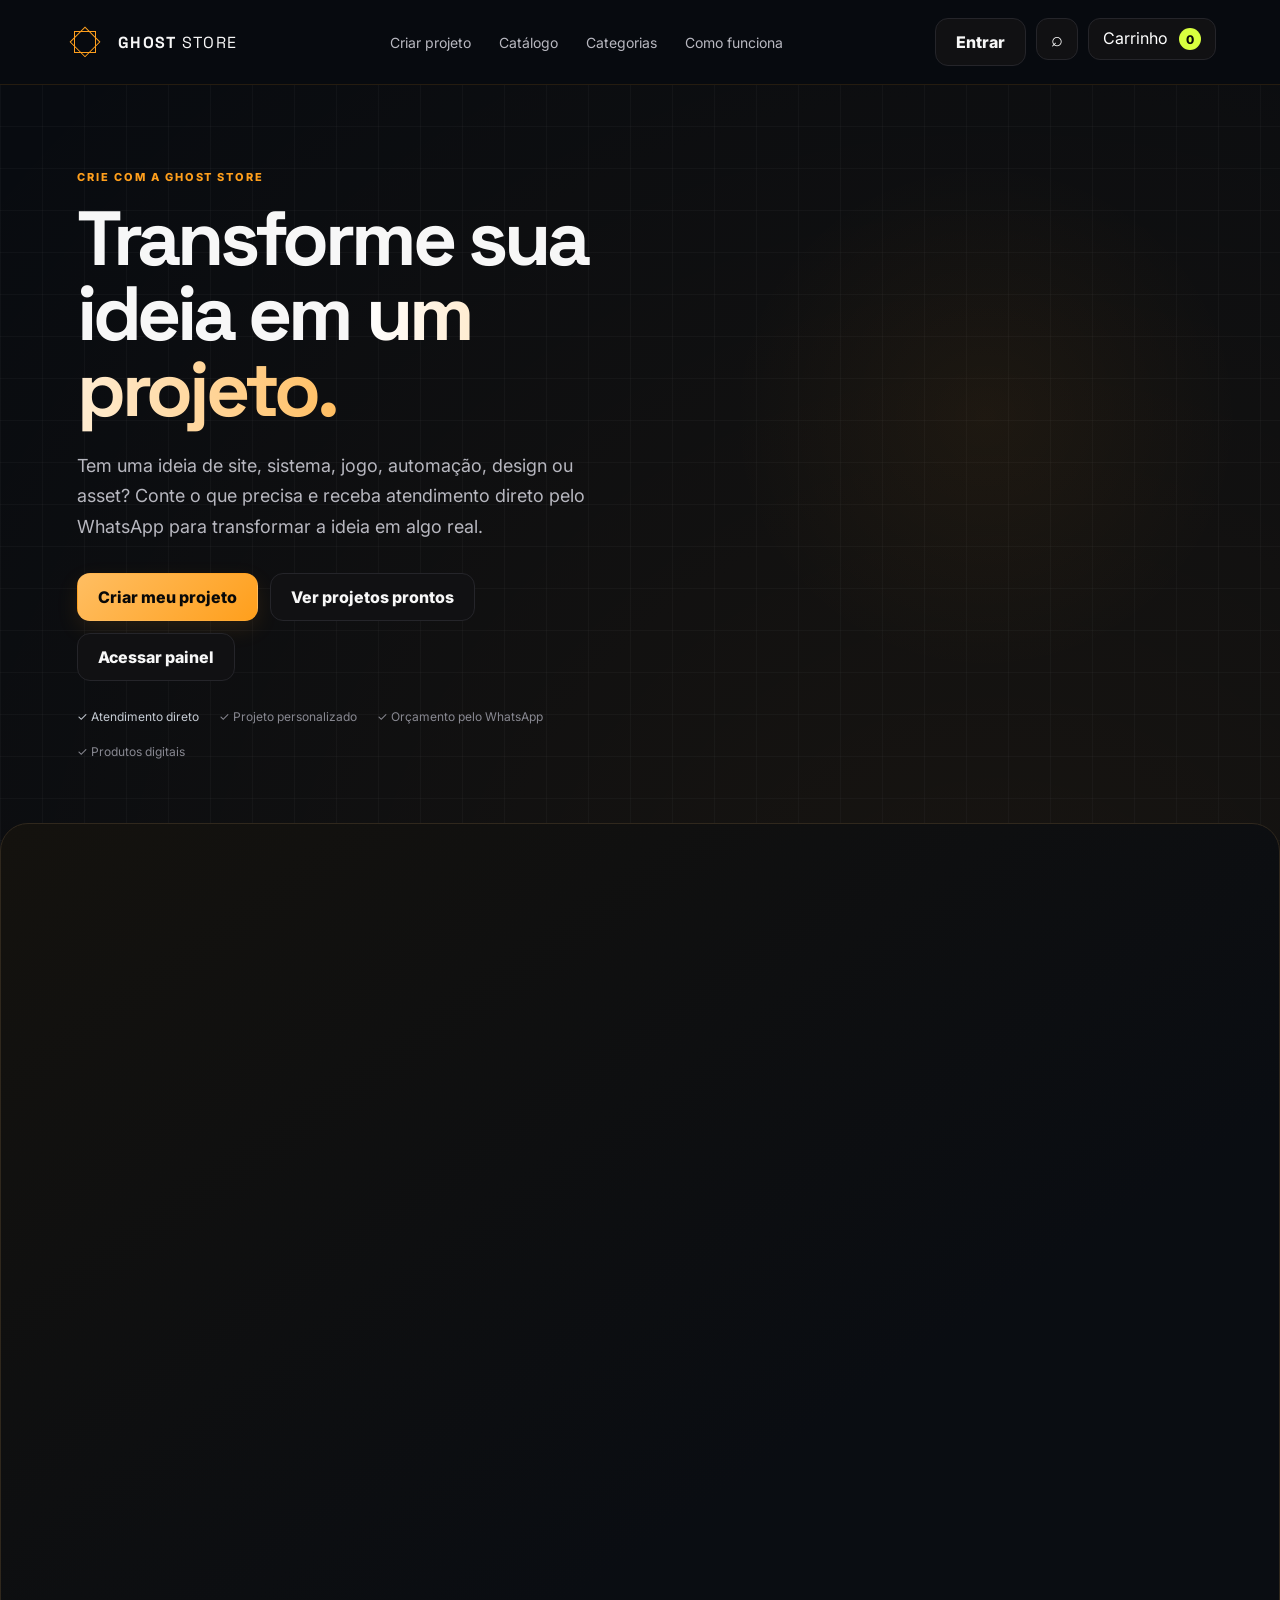
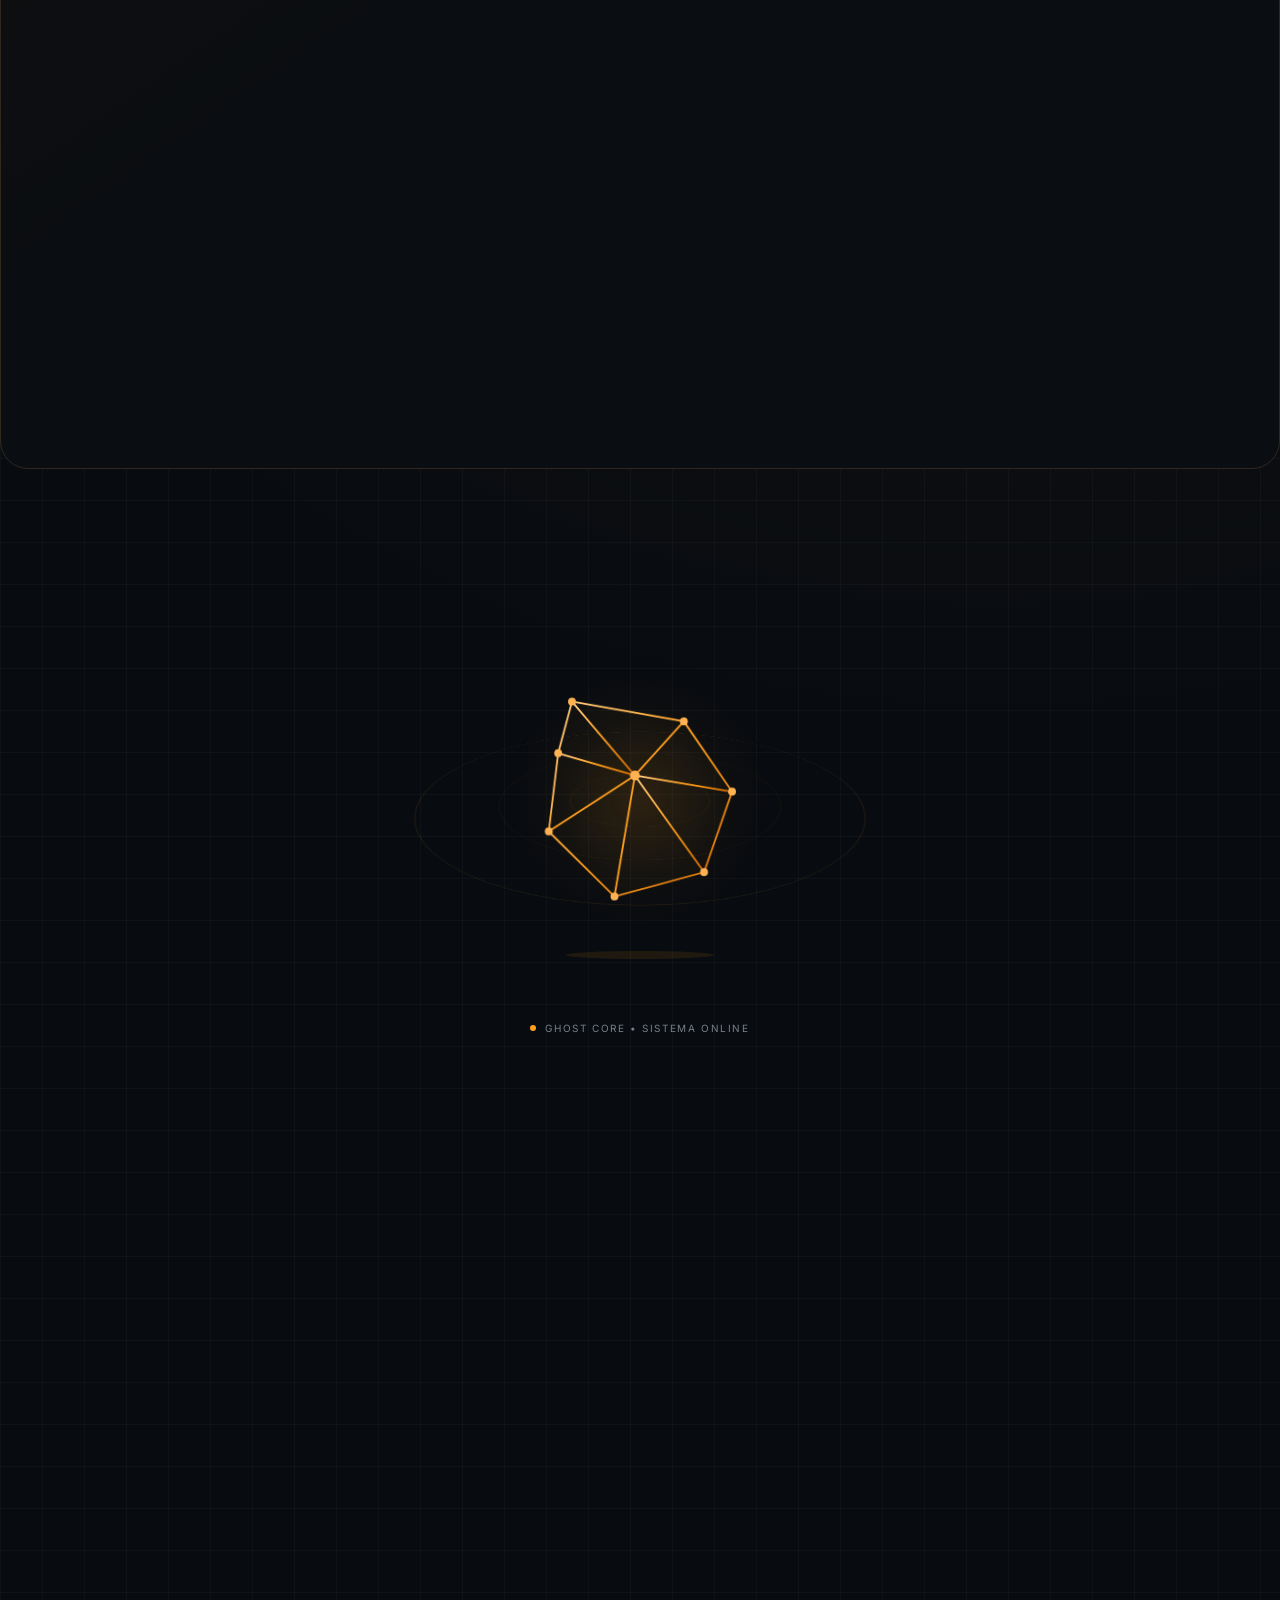
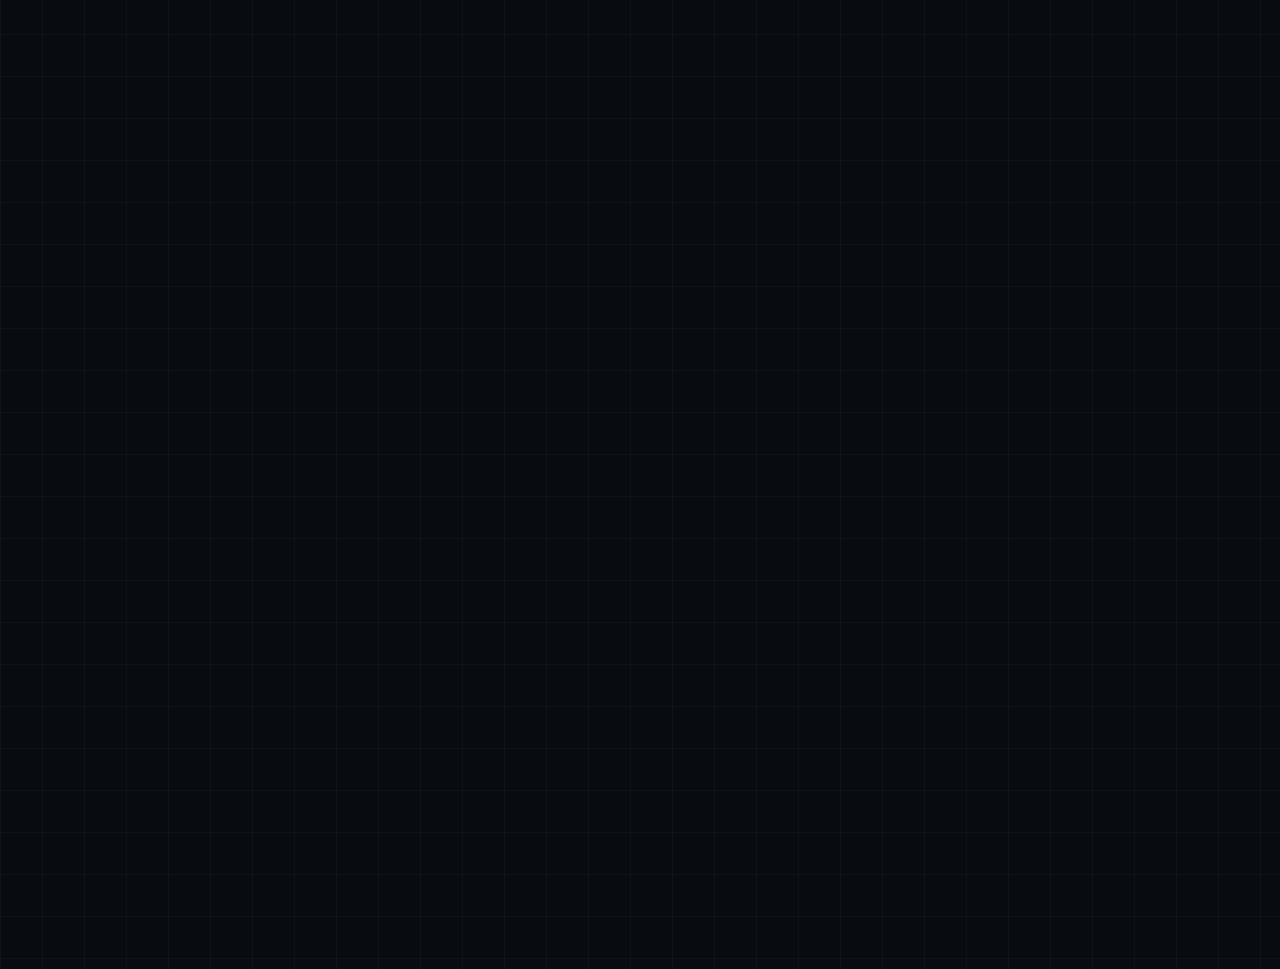
==== commit ca0c0de4: "Ativa otimizacao inteligente de performance" ====
--- a/index.html
+++ b/index.html
@@ -8,7 +8,7 @@
   <title>Ghost Store — Tire sua ideia do papel</title>
   <link rel="preconnect" href="https://fonts.googleapis.com"><link rel="preconnect" href="https://fonts.gstatic.com" crossorigin>
   <link href="https://fonts.googleapis.com/css2?family=Inter:wght@400;500;600;700;800&family=Space+Grotesk:wght@600;700&display=swap" rel="stylesheet">
-  <link rel="stylesheet" href="styles.css?v=20260827g" /><link rel="stylesheet" href="tech.css?v=20260827g" />
+  <link rel="stylesheet" href="styles.css?v=20260827h" /><link rel="stylesheet" href="tech.css?v=20260827h" />
 </head>
 <body>
   <div class="ambient ambient-one"></div><div class="ambient ambient-two"></div>
@@ -25,5 +25,5 @@
   <footer><a class="brand" href="#inicio"><span class="brand-mark"><span class="brand-cube"><span></span><span></span><span></span></span></span><span><strong>GHOST</strong> STORE</span></a><p>Ideias, projetos personalizados e produtos digitais.</p><span>© <span id="year"></span> Ghost Store · <a href="admin.html" style="color:inherit">Entrar no painel</a></span></footer>
   <div class="drawer-backdrop hidden" id="drawerBackdrop"></div><aside class="cart-drawer" id="cartDrawer" aria-hidden="true"><div class="drawer-header"><div><span class="eyebrow">SEU PEDIDO</span><h2>Carrinho</h2></div><button class="icon-btn" id="closeCart">×</button></div><div class="cart-items" id="cartItems"></div><div class="cart-empty" id="cartEmpty">Seu carrinho está vazio.</div><div class="cart-footer"><div class="total-row"><span>Total</span><strong id="cartTotal">R$ 0,00</strong></div><button class="btn btn-primary full" id="checkoutButton">Finalizar pedido</button></div></aside>
   <div class="modal-backdrop hidden" id="productModal"><div class="product-modal-card" role="dialog" aria-modal="true"><button class="modal-close" id="modalClose">×</button><div class="modal-visual" id="modalVisual"></div><div class="modal-body"><div class="modal-badges" id="modalBadges"></div><h2 id="modalTitle"></h2><p id="modalDescription"></p><div class="product-specs" id="modalSpecs"></div><div class="modal-purchase"><div><span>A partir de</span><strong id="modalPrice"></strong></div><button class="btn btn-primary" id="modalAdd">Adicionar ao carrinho</button></div></div></div></div><div class="toast" id="toast"></div>
-  <script src="mobile-guard.js?v=20260827g"></script><script src="config.js?v=20260827g"></script><script src="app.js?v=20260827g"></script>
+  <script src="mobile-guard.js?v=20260827h"></script><script src="performance.js?v=20260827h"></script><script src="config.js?v=20260827h"></script><script src="app.js?v=20260827h"></script>
 </body></html>
--- a/tech.css
+++ b/tech.css
@@ -1,12 +1 @@
-:root{--tech-orange:#ff9f1c;--tech-orange2:#ffbe62;--tech-grid:rgba(255,255,255,.035)}body{background:#080b10;background-image:linear-gradient(var(--tech-grid) 1px,transparent 1px),linear-gradient(90deg,var(--tech-grid) 1px,transparent 1px),radial-gradient(circle at 78% 18%,rgba(255,159,28,.09),transparent 28%),radial-gradient(circle at 12% 8%,rgba(36,92,160,.12),transparent 30%);background-size:34px 34px,34px 34px,auto,auto}.site-header{background:rgba(8,11,16,.78);border-bottom:1px solid rgba(255,159,28,.12)}.brand{gap:12px}.brand-mark{border:0;background:transparent;width:42px;height:42px;padding:0;perspective:500px}.brand-cube{width:32px;height:32px;position:relative;transform-style:preserve-3d;animation:brandSpin 9s linear infinite}.brand-cube span{position:absolute;inset:5px;border:1px solid var(--tech-orange);box-shadow:0 0 14px rgba(255,159,28,.18)}.brand-cube span:nth-child(1){transform:rotate(0deg)}.brand-cube span:nth-child(2){transform:rotate(45deg)}.brand-cube span:nth-child(3){transform:rotate(90deg)}@keyframes brandSpin{0%{transform:rotateX(58deg) rotateZ(0)}100%{transform:rotateX(58deg) rotateZ(360deg)}}.eyebrow{color:var(--tech-orange)}.hero{min-height:720px;grid-template-columns:1.02fr .98fr;position:relative}.hero:before{content:"";position:absolute;inset:0;background:radial-gradient(circle at 77% 45%,rgba(255,159,28,.08),transparent 22%);pointer-events:none}.hero h1{font-size:clamp(48px,6vw,90px);letter-spacing:-.055em}.hero h1 span{background:linear-gradient(90deg,#fff,var(--tech-orange2));-webkit-background-clip:text;background-clip:text;color:transparent}.btn-primary{background:linear-gradient(135deg,var(--tech-orange2),var(--tech-orange));box-shadow:0 12px 35px rgba(255,159,28,.16)}.btn-primary:hover{box-shadow:0 16px 40px rgba(255,159,28,.28)}.hero-tech{position:relative;min-height:520px;display:grid;place-items:center;perspective:1100px}.tech-orbit{position:absolute;width:min(460px,88%);aspect-ratio:1;border:1px solid rgba(255,159,28,.14);border-radius:50%;transform:rotateX(68deg);animation:orbitPulse 4s ease-in-out infinite}.tech-orbit:before,.tech-orbit:after{content:"";position:absolute;border:1px dashed rgba(255,159,28,.12);border-radius:50%}.tech-orbit:before{inset:16%}.tech-orbit:after{inset:31%}@keyframes orbitPulse{50%{transform:rotateX(68deg) scale(1.05);opacity:.65}}.tech-glow{position:absolute;width:250px;height:250px;border-radius:50%;background:var(--tech-orange);filter:blur(100px);opacity:.11}.logo3d-wrap{position:relative;width:min(410px,82vw);aspect-ratio:1;display:grid;place-items:center;transform-style:preserve-3d;animation:logoFloat 5s ease-in-out infinite}.logo3d-wrap:after{content:"";position:absolute;width:42%;height:10px;background:rgba(255,159,28,.44);filter:blur(18px);border-radius:50%;bottom:8%;animation:shadowPulse 5s ease-in-out infinite}.logo3d{width:76%;height:76%;overflow:visible;filter:drop-shadow(0 0 16px rgba(255,159,28,.35));transform-style:preserve-3d;animation:logoTurn 12s ease-in-out infinite}.logo3d .edge{stroke:url(#edgeGlow);stroke-width:1.8;fill:none;vector-effect:non-scaling-stroke}.logo3d .inner{stroke:rgba(255,190,98,.46);stroke-width:1;fill:none}.logo3d .node{fill:#ffb252;filter:drop-shadow(0 0 6px #ff9f1c)}.logo3d .face{fill:rgba(255,159,28,.025);stroke:none}@keyframes logoFloat{0%,100%{transform:translateY(-8px) rotateX(4deg)}50%{transform:translateY(14px) rotateX(-4deg)}}@keyframes logoTurn{0%,100%{transform:rotateY(-10deg) rotateZ(-2deg)}50%{transform:rotateY(13deg) rotateZ(3deg)}}@keyframes shadowPulse{50%{width:34%;opacity:.45}}.tech-caption{position:absolute;bottom:3%;display:flex;align-items:center;gap:9px;color:#777f89;font-size:10px;letter-spacing:.16em}.tech-caption i{width:6px;height:6px;border-radius:50%;background:var(--tech-orange);box-shadow:0 0 12px var(--tech-orange);animation:blink 1.4s infinite}@keyframes blink{50%{opacity:.25}}.trust-row span:first-child{color:#c5cbd3}.category-card,.product-card{background:linear-gradient(145deg,rgba(17,22,29,.95),rgba(10,13,18,.96));border-color:#202a34}.category-card:hover,.product-card:hover{border-color:rgba(255,159,28,.45);box-shadow:0 18px 50px rgba(0,0,0,.25)}.category-card .icon,.price,.product-badge,.benefits article>span,.modal-purchase strong{color:var(--tech-orange2)}.quick-add{background:var(--tech-orange);border-color:var(--tech-orange)}.filter-btn.active{background:var(--tech-orange);border-color:var(--tech-orange);color:#0b0d10}.custom-section{background:linear-gradient(145deg,#14120e,#0a0d12 55%);border-color:#30281d}.ambient-one{background:var(--tech-orange)}
-
-@media(max-width:1180px){.site-header{padding-left:28px;padding-right:28px}.hero{grid-template-columns:1fr 1fr;gap:36px;padding-left:36px;padding-right:36px}.hero h1{font-size:clamp(44px,5.5vw,68px)}.hero-tech{min-height:460px}.logo3d-wrap{width:min(360px,40vw)}.category-grid{grid-template-columns:repeat(3,1fr)}.product-grid{grid-template-columns:repeat(2,1fr)}.section,.custom-section{max-width:100%}}
-
-@media(max-width:900px){body{background-size:28px 28px,28px 28px,auto,auto}.site-header{padding:14px 20px}.brand-mark{width:36px;height:36px}.brand-cube{width:28px;height:28px}.header-actions{gap:7px}.header-actions .btn-secondary{min-height:40px;padding:0 14px;font-size:12px}.cart-btn{height:40px;padding:0 12px}.hero{grid-template-columns:1fr!important;gap:0!important;min-height:auto!important;padding:48px 28px 36px!important}.hero-copy{grid-column:1!important;width:100%!important;max-width:none!important;text-align:center}.hero-copy>p{max-width:650px;margin:0 auto;font-size:16px}.hero-actions{justify-content:center}.trust-row{justify-content:center}.hero-tech{grid-column:1!important;width:100%!important;min-height:360px;margin:14px 0 0!important;position:relative!important;inset:auto!important}.logo3d-wrap{width:min(330px,58vw)}.tech-orbit{width:min(350px,68vw)}.tech-glow{width:205px;height:205px}.section{padding:58px 28px}.category-grid{grid-template-columns:repeat(2,1fr)}.benefits{margin:20px 28px 64px}.custom-section{margin:0 28px 64px;padding:36px}.product-modal-card{width:min(760px,96vw)}.modal-visual{min-height:260px}}
-
-@media(max-width:650px){html,body{width:100%;max-width:100%;overflow-x:hidden}body{background-size:24px 24px,24px 24px,auto,auto}.site-header{width:100%;padding:10px 12px;gap:6px}.brand{gap:7px;min-width:0;flex:1}.brand-mark{width:30px;height:30px;flex:0 0 30px}.brand-cube{width:23px;height:23px}.brand>span:last-child{font-size:11px;white-space:nowrap}.header-actions{gap:6px;flex:0 0 auto}.header-actions .btn-secondary{display:none!important}.cart-btn{height:36px;padding:0 9px;font-size:11px;border-radius:10px}.cart-btn span{min-width:19px;height:19px;font-size:10px;margin-left:4px}.icon-btn{display:none!important}.hero{display:grid!important;grid-template-columns:minmax(0,1fr)!important;grid-template-areas:'copy' 'logo'!important;width:100%!important;max-width:none!important;padding:34px 18px 30px!important;gap:14px!important;overflow:hidden}.hero-copy{grid-area:copy!important;width:100%!important;max-width:none!important;text-align:left!important}.eyebrow{display:block;font-size:10px;line-height:1.55;letter-spacing:.15em;max-width:100%}.hero h1{font-size:clamp(38px,10.8vw,46px)!important;line-height:1.02!important;letter-spacing:-.04em!important;margin:14px 0 16px!important;max-width:100%!important;word-break:normal!important;overflow-wrap:normal!important}.hero-copy>p{font-size:14px!important;line-height:1.6!important;max-width:100%!important;margin:0!important}.hero-tech{grid-area:logo!important;position:relative!important;display:grid!important;width:100%!important;min-height:260px!important;height:260px!important;margin:2px 0 0!important;overflow:hidden!important;place-items:center!important}.logo3d-wrap{width:min(235px,68vw)!important}.logo3d{width:82%;height:82%}.tech-orbit{width:min(255px,74vw)!important}.tech-glow{width:145px;height:145px;filter:blur(70px)}.tech-caption{font-size:8px;letter-spacing:.09em;bottom:3px}.hero-actions{display:grid!important;grid-template-columns:1fr 1fr!important;gap:9px!important;width:100%!important;max-width:none!important;margin:20px 0 0!important}.hero-actions .btn{width:100%;min-height:44px;padding:0 12px;font-size:12px}.hero-actions .btn:first-child{grid-column:1/-1}.trust-row{display:grid!important;grid-template-columns:1fr 1fr!important;gap:8px 10px!important;margin:18px 0 0!important;font-size:10px!important;text-align:left!important;max-width:none!important}.section{padding:44px 18px}.section-heading h2{font-size:30px}.category-grid,.product-grid{grid-template-columns:1fr}.category-card{min-height:116px}.product-cover{height:205px}.benefits{margin:8px 18px 48px}.custom-section{margin:0 18px 50px;padding:22px 18px;border-radius:20px}.custom-copy h2{font-size:34px}.quote-form input,.quote-form textarea,.quote-form select{font-size:16px}.search-panel{top:56px;padding:14px 16px}.cart-drawer{width:100%}.product-modal-card{width:100%;max-height:95vh;border-radius:18px}.modal-body{padding:20px}.modal-body h2{font-size:28px}.modal-visual{min-height:220px}.product-specs{grid-template-columns:1fr}.modal-purchase{gap:12px}.toast{bottom:16px;max-width:calc(100vw - 32px);text-align:center}.brand-cube{animation-duration:12s}.logo3d-wrap{animation-duration:7s}.logo3d{animation-duration:16s}.tech-orbit{animation-duration:6s}}
-
-@media(max-width:390px){.brand>span:last-child{font-size:10px}.cart-btn{font-size:10px;padding:0 8px}.hero{padding-left:14px!important;padding-right:14px!important}.hero h1{font-size:37px!important}.hero-actions{grid-template-columns:1fr!important}.hero-actions .btn:first-child{grid-column:auto}.trust-row{grid-template-columns:1fr!important}.hero-tech{height:235px!important;min-height:235px!important}.logo3d-wrap{width:min(215px,66vw)!important}.tech-orbit{width:min(235px,72vw)!important}.section{padding-left:14px;padding-right:14px}.custom-section{margin-left:14px;margin-right:14px;padding:22px 16px}}
-
-@media(hover:none) and (pointer:coarse){.category-card:hover,.product-card:hover,.btn-primary:hover{transform:none;box-shadow:none}.category-card,.product-card,.btn{transition:none}}
-@media(prefers-reduced-motion:reduce){html{scroll-behavior:auto}.brand-cube,.logo3d-wrap,.logo3d,.tech-orbit,.tech-caption i{animation:none!important}}
+:root{--tech-orange:#ff9f1c;--tech-orange2:#ffbe62;--tech-grid:rgba(255,255,255,.026)}body{background-color:#080b10;background-image:linear-gradient(var(--tech-grid) 1px,transparent 1px),linear-gradient(90deg,var(--tech-grid) 1px,transparent 1px),radial-gradient(circle at 78% 18%,rgba(255,159,28,.065),transparent 28%);background-size:42px 42px,42px 42px,auto}.ambient{display:none!important}.site-header{background:rgba(8,11,16,.97);border-bottom:1px solid rgba(255,159,28,.12);backdrop-filter:none!important;-webkit-backdrop-filter:none!important}.brand{gap:12px}.brand-mark{border:0;background:transparent;width:42px;height:42px;padding:0;perspective:500px}.brand-cube{width:32px;height:32px;position:relative;transform-style:preserve-3d;animation:brandSpin 14s linear infinite;will-change:transform}.brand-cube span{position:absolute;inset:5px;border:1px solid var(--tech-orange)}.brand-cube span:nth-child(1){transform:rotate(0deg)}.brand-cube span:nth-child(2){transform:rotate(45deg)}.brand-cube span:nth-child(3){transform:rotate(90deg)}@keyframes brandSpin{to{transform:rotateX(58deg) rotateZ(360deg)}}.eyebrow{color:var(--tech-orange)}.hero{min-height:700px;grid-template-columns:1.02fr .98fr;position:relative;contain:layout paint}.hero:before{content:"";position:absolute;inset:0;background:radial-gradient(circle at 77% 45%,rgba(255,159,28,.055),transparent 24%);pointer-events:none}.hero h1{font-size:clamp(48px,6vw,90px);letter-spacing:-.055em}.hero h1 span{background:linear-gradient(90deg,#fff,var(--tech-orange2));-webkit-background-clip:text;background-clip:text;color:transparent}.btn-primary{background:linear-gradient(135deg,var(--tech-orange2),var(--tech-orange));box-shadow:0 8px 22px rgba(255,159,28,.10)}.btn-primary:hover{box-shadow:0 10px 26px rgba(255,159,28,.18)}.hero-tech{position:relative;min-height:500px;display:grid;place-items:center;perspective:900px;contain:layout paint}.tech-orbit{position:absolute;width:min(440px,86%);aspect-ratio:1;border:1px solid rgba(255,159,28,.11);border-radius:50%;transform:rotateX(68deg);animation:orbitPulse 7s ease-in-out infinite;will-change:transform,opacity}.tech-orbit:before,.tech-orbit:after{content:"";position:absolute;border:1px solid rgba(255,159,28,.06);border-radius:50%}.tech-orbit:before{inset:18%}.tech-orbit:after{inset:34%}@keyframes orbitPulse{50%{transform:rotateX(68deg) scale(1.022);opacity:.7}}.tech-glow{position:absolute;width:270px;height:270px;border-radius:50%;background:radial-gradient(circle,rgba(255,159,28,.16),rgba(255,159,28,.04) 42%,transparent 70%);opacity:.8}.logo3d-wrap{position:relative;width:min(390px,80vw);aspect-ratio:1;display:grid;place-items:center;animation:logoMotion 8s ease-in-out infinite;will-change:transform}.logo3d-wrap:after{content:"";position:absolute;width:38%;height:8px;background:rgba(255,159,28,.16);border-radius:50%;bottom:9%;opacity:.6}.logo3d{width:76%;height:76%;overflow:visible;transform:rotateY(-8deg) rotateZ(-1deg)}.logo3d .edge{stroke:url(#edgeGlow);stroke-width:1.8;fill:none;vector-effect:non-scaling-stroke}.logo3d .inner{stroke:rgba(255,190,98,.4);stroke-width:1;fill:none}.logo3d .node{fill:#ffb252}.logo3d .face{fill:rgba(255,159,28,.025);stroke:none}@keyframes logoMotion{0%,100%{transform:translate3d(0,-6px,0) rotateY(-6deg) rotateZ(-1deg)}50%{transform:translate3d(0,8px,0) rotateY(7deg) rotateZ(2deg)}}.tech-caption{position:absolute;bottom:3%;display:flex;align-items:center;gap:9px;color:#777f89;font-size:10px;letter-spacing:.16em}.tech-caption i{width:6px;height:6px;border-radius:50%;background:var(--tech-orange);animation:blink 2.4s infinite}@keyframes blink{50%{opacity:.4}}.motion-paused .brand-cube,.motion-paused .logo3d-wrap,.motion-paused .tech-orbit,.motion-paused .tech-caption i{animation-play-state:paused!important}.trust-row span:first-child{color:#c5cbd3}.category-card,.product-card{background:linear-gradient(145deg,rgba(17,22,29,.98),rgba(10,13,18,.98));border-color:#202a34;contain:layout paint style}.category-card:hover,.product-card:hover{border-color:rgba(255,159,28,.4);box-shadow:0 10px 28px rgba(0,0,0,.16)}.category-card .icon,.price,.product-badge,.benefits article>span,.modal-purchase strong{color:var(--tech-orange2)}.quick-add{background:var(--tech-orange);border-color:var(--tech-orange)}.filter-btn.active{background:var(--tech-orange);border-color:var(--tech-orange);color:#0b0d10}.custom-section{background:linear-gradient(145deg,#14120e,#0a0d12 55%);border-color:#30281d}.product-cover:after{filter:none!important;background:radial-gradient(circle,rgba(255,159,28,.09),transparent 68%)!important;opacity:1!important}.drawer-backdrop,.modal-backdrop{backdrop-filter:none!important;-webkit-backdrop-filter:none!important}.section,.benefits,.custom-section{content-visibility:auto;contain-intrinsic-size:700px}@media(max-width:1180px){.site-header{padding-left:28px;padding-right:28px}.hero{grid-template-columns:1fr 1fr;gap:36px;padding-left:36px;padding-right:36px}.hero h1{font-size:clamp(44px,5.5vw,68px)}.hero-tech{min-height:440px}.logo3d-wrap{width:min(340px,38vw)}.category-grid{grid-template-columns:repeat(3,1fr)}.product-grid{grid-template-columns:repeat(2,1fr)}.section,.custom-section{max-width:100%}}@media(max-width:900px){body{background-size:46px 46px,46px 46px,auto}.site-header{padding:14px 20px}.brand-mark{width:36px;height:36px}.brand-cube{width:28px;height:28px}.header-actions{gap:7px}.header-actions .btn-secondary{min-height:40px;padding:0 14px;font-size:12px}.cart-btn{height:40px;padding:0 12px}.hero{grid-template-columns:1fr!important;gap:0!important;min-height:auto!important;padding:48px 28px 36px!important}.hero-copy{grid-column:1!important;width:100%!important;max-width:none!important;text-align:center}.hero-copy>p{max-width:650px;margin:0 auto;font-size:16px}.hero-actions{justify-content:center}.trust-row{justify-content:center}.hero-tech{grid-column:1!important;width:100%!important;min-height:340px;margin:14px 0 0!important}.logo3d-wrap{width:min(310px,54vw)}.tech-orbit{width:min(330px,64vw)}.tech-glow{width:190px;height:190px}.section{padding:58px 28px}.category-grid{grid-template-columns:repeat(2,1fr)}.benefits{margin:20px 28px 64px}.custom-section{margin:0 28px 64px;padding:36px}.product-modal-card{width:min(760px,96vw)}.modal-visual{min-height:260px}}@media(max-width:650px),(hover:none) and (pointer:coarse){html,body{width:100%;max-width:100%;overflow-x:hidden}body{background-image:linear-gradient(rgba(255,255,255,.017) 1px,transparent 1px),linear-gradient(90deg,rgba(255,255,255,.017) 1px,transparent 1px);background-size:56px 56px}.site-header{width:100%;padding:10px 12px;gap:6px}.brand{gap:7px;min-width:0;flex:1}.brand-mark{width:30px;height:30px;flex:0 0 30px}.brand-cube{width:23px;height:23px;animation-duration:20s}.brand>span:last-child{font-size:11px;white-space:nowrap}.header-actions{gap:6px;flex:0 0 auto}.header-actions .btn-secondary{display:none!important}.cart-btn{height:36px;padding:0 9px;font-size:11px;border-radius:10px}.cart-btn span{min-width:19px;height:19px;font-size:10px;margin-left:4px}.icon-btn{display:none!important}.hero{display:grid!important;grid-template-columns:minmax(0,1fr)!important;grid-template-areas:'copy' 'logo'!important;width:100%!important;max-width:none!important;padding:34px 18px 30px!important;gap:14px!important;overflow:hidden}.hero:before{display:none}.hero-copy{grid-area:copy!important;width:100%!important;max-width:none!important;text-align:left!important}.eyebrow{display:block;font-size:10px;line-height:1.55;letter-spacing:.15em;max-width:100%}.hero h1{font-size:clamp(38px,10.8vw,46px)!important;line-height:1.02!important;letter-spacing:-.04em!important;margin:14px 0 16px!important;max-width:100%!important}.hero-copy>p{font-size:14px!important;line-height:1.6!important;max-width:100%!important;margin:0!important}.hero-tech{grid-area:logo!important;position:relative!important;display:grid!important;width:100%!important;min-height:250px!important;height:250px!important;margin:2px 0 0!important;overflow:hidden!important;place-items:center!important;perspective:none}.logo3d-wrap{width:min(225px,66vw)!important;animation:mobileFloat 9s ease-in-out infinite;transform-style:flat}.logo3d{width:80%;height:80%;transform:none}.tech-orbit{width:min(245px,72vw)!important;animation:none;opacity:.45}.tech-glow{display:none}.tech-caption{font-size:8px;letter-spacing:.09em;bottom:3px}.tech-caption i{animation:none}.hero-actions{display:grid!important;grid-template-columns:1fr 1fr!important;gap:9px!important;width:100%!important;max-width:none!important;margin:20px 0 0!important}.hero-actions .btn{width:100%;min-height:44px;padding:0 12px;font-size:12px}.hero-actions .btn:first-child{grid-column:1/-1}.trust-row{display:grid!important;grid-template-columns:1fr 1fr!important;gap:8px 10px!important;margin:18px 0 0!important;font-size:10px!important;text-align:left!important}.section{padding:44px 18px}.section-heading h2{font-size:30px}.category-grid,.product-grid{grid-template-columns:1fr}.category-card{min-height:116px}.product-cover{height:205px}.benefits{margin:8px 18px 48px}.custom-section{margin:0 18px 50px;padding:22px 18px;border-radius:20px}.custom-copy h2{font-size:34px}.quote-form input,.quote-form textarea,.quote-form select{font-size:16px}.search-panel{top:56px;padding:14px 16px}.cart-drawer{width:100%}.product-modal-card{width:100%;max-height:95vh;border-radius:18px}.modal-body{padding:20px}.modal-body h2{font-size:28px}.modal-visual{min-height:220px}.product-specs{grid-template-columns:1fr}.modal-purchase{gap:12px}.toast{bottom:16px;max-width:calc(100vw - 32px);text-align:center}.category-card:hover,.product-card:hover,.btn-primary:hover{transform:none;box-shadow:none}.category-card,.product-card,.btn{transition:none}@keyframes mobileFloat{0%,100%{transform:translate3d(0,-3px,0)}50%{transform:translate3d(0,5px,0)}}}@media(max-width:390px){.brand>span:last-child{font-size:10px}.cart-btn{font-size:10px;padding:0 8px}.hero{padding-left:14px!important;padding-right:14px!important}.hero h1{font-size:37px!important}.hero-actions{grid-template-columns:1fr!important}.hero-actions .btn:first-child{grid-column:auto}.trust-row{grid-template-columns:1fr!important}.hero-tech{height:225px!important;min-height:225px!important}.logo3d-wrap{width:min(205px,63vw)!important}.tech-orbit{width:min(225px,69vw)!important}.section{padding-left:14px;padding-right:14px}.custom-section{margin-left:14px;margin-right:14px;padding:22px 16px}}@media(prefers-reduced-motion:reduce){html{scroll-behavior:auto}.brand-cube,.logo3d-wrap,.tech-orbit,.tech-caption i{animation:none!important}}
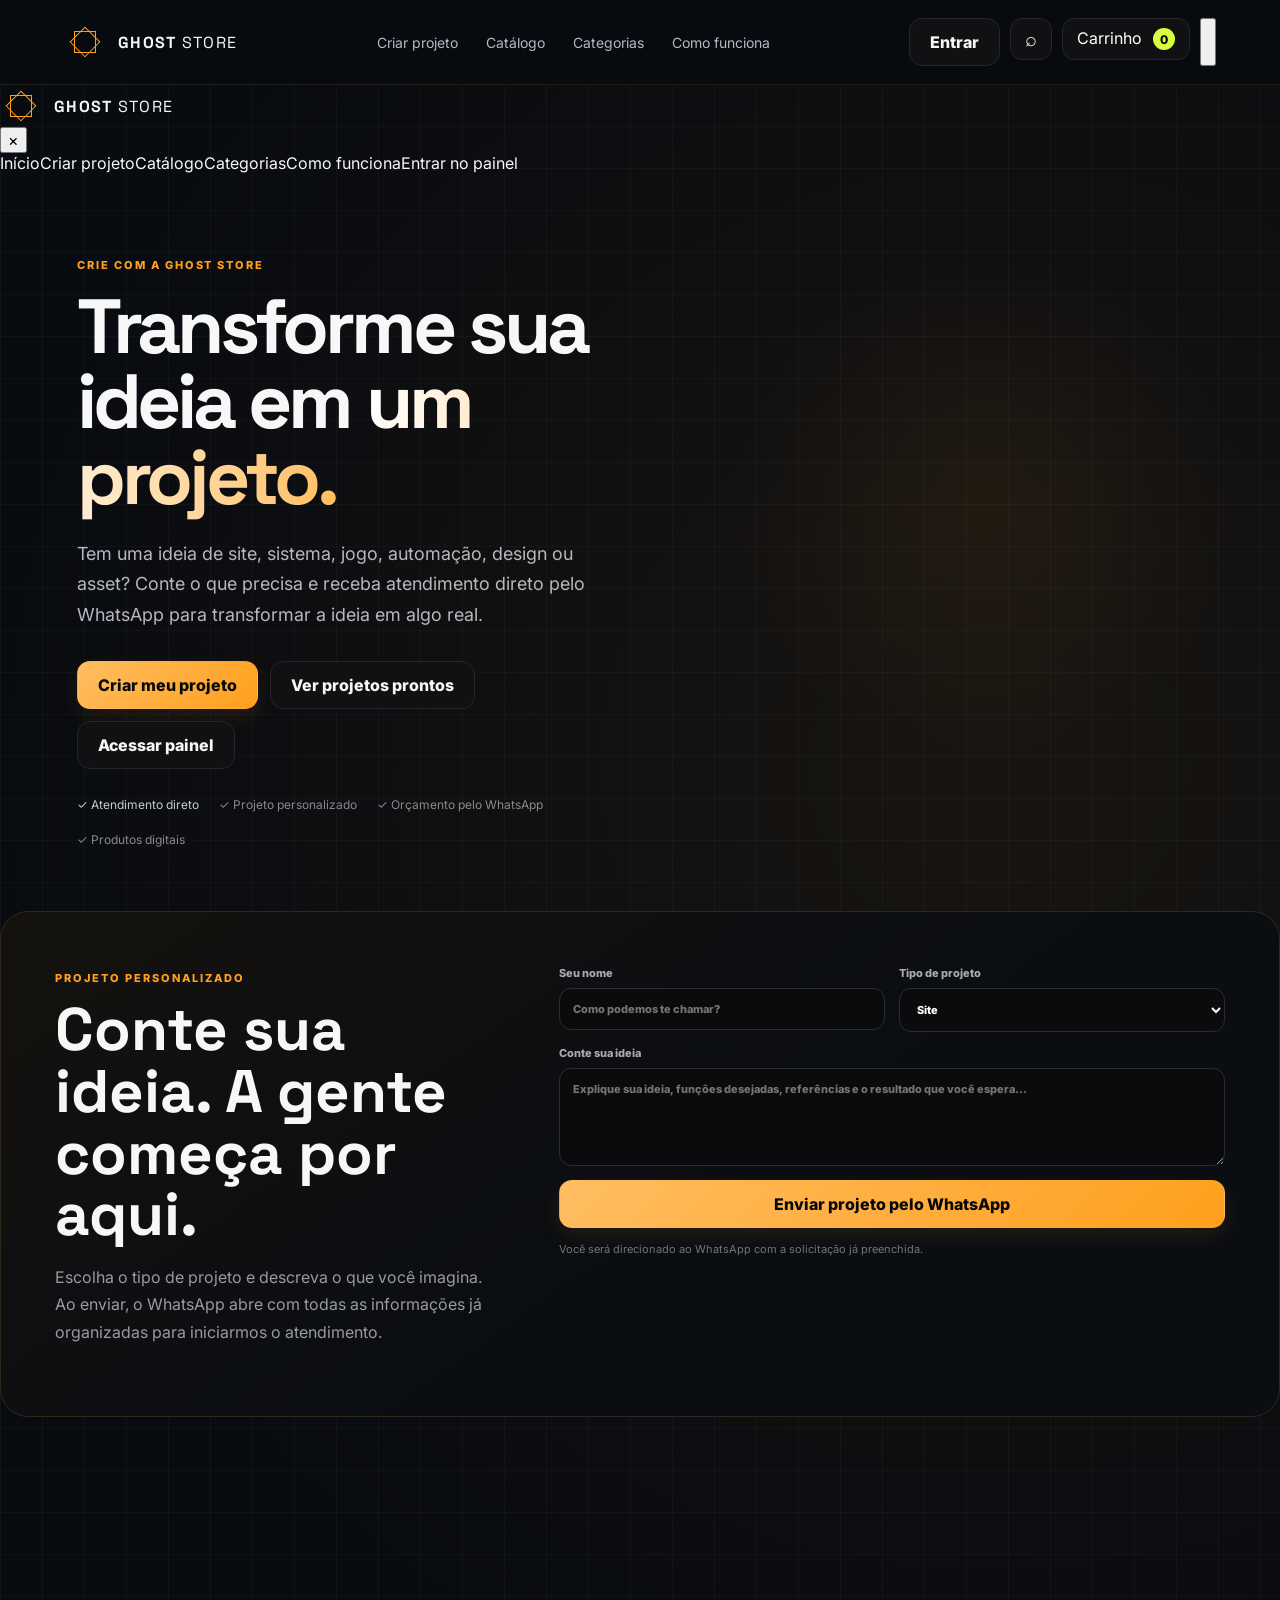
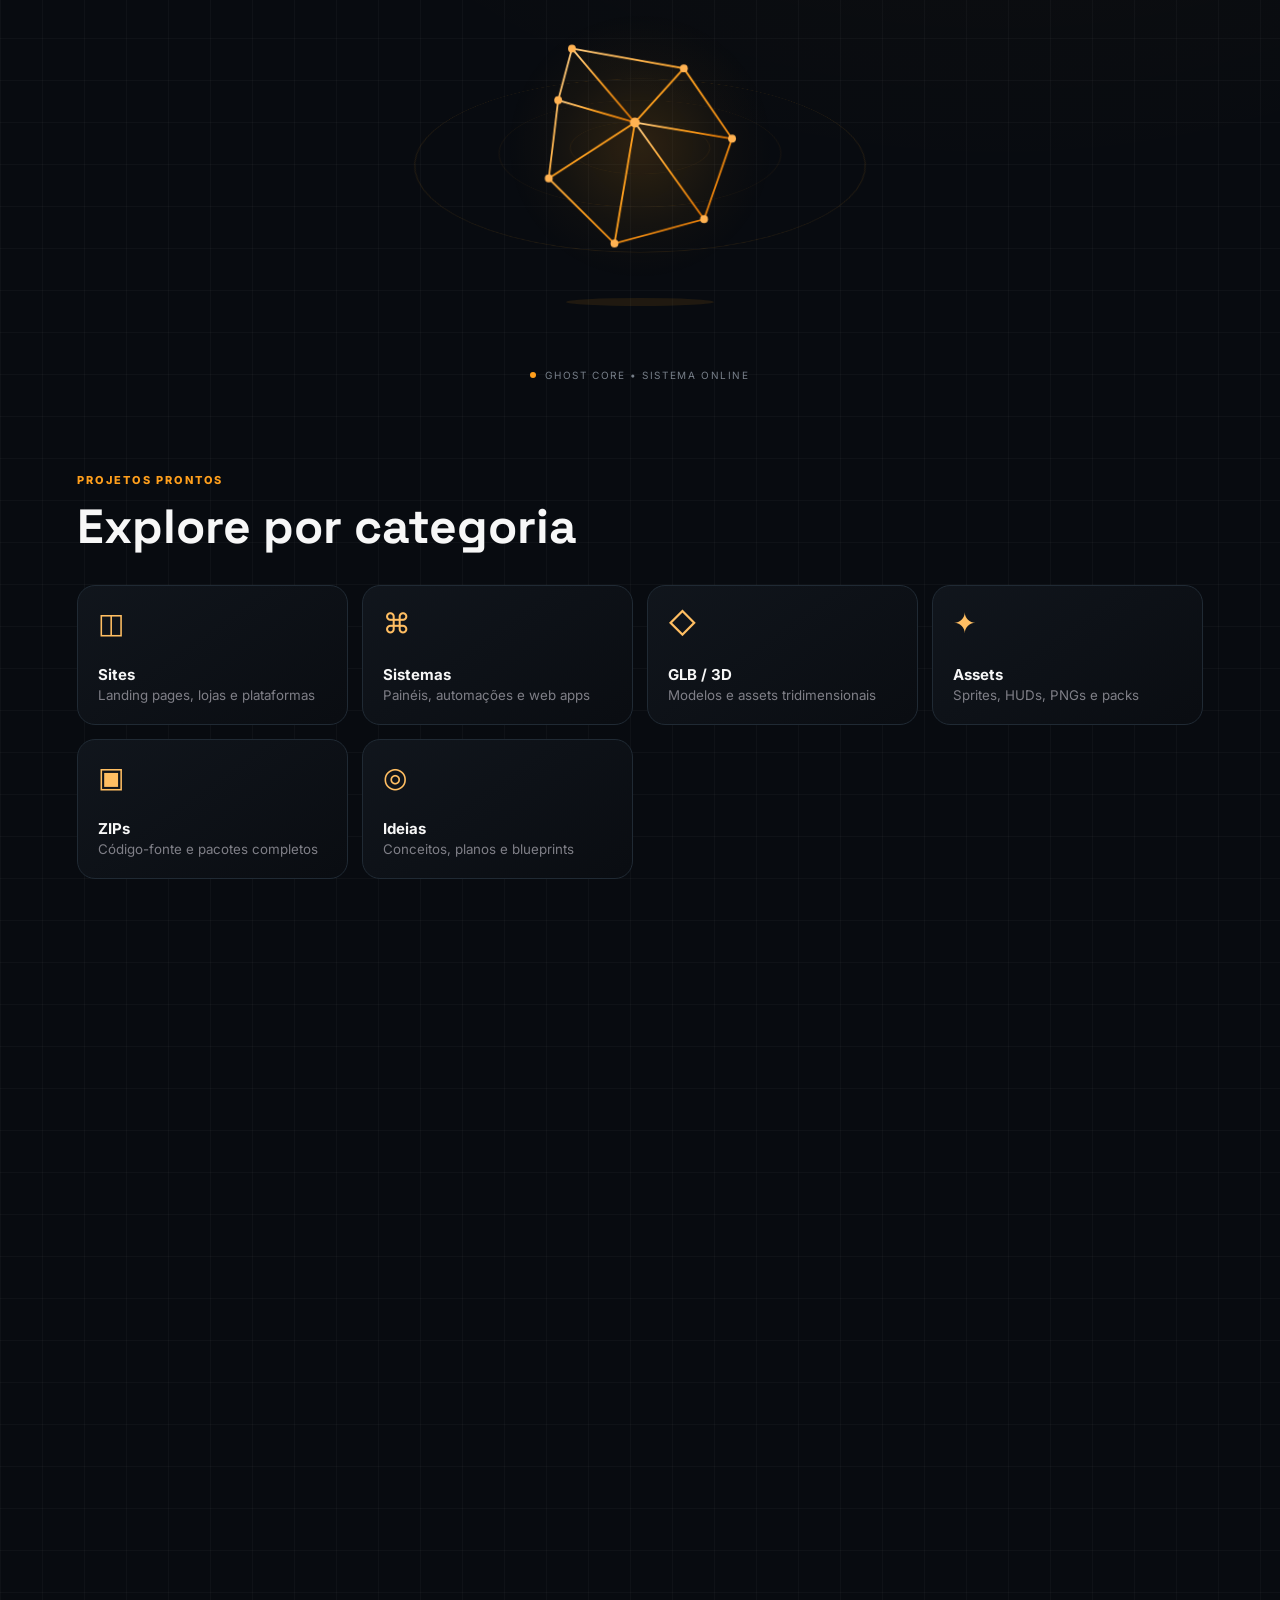
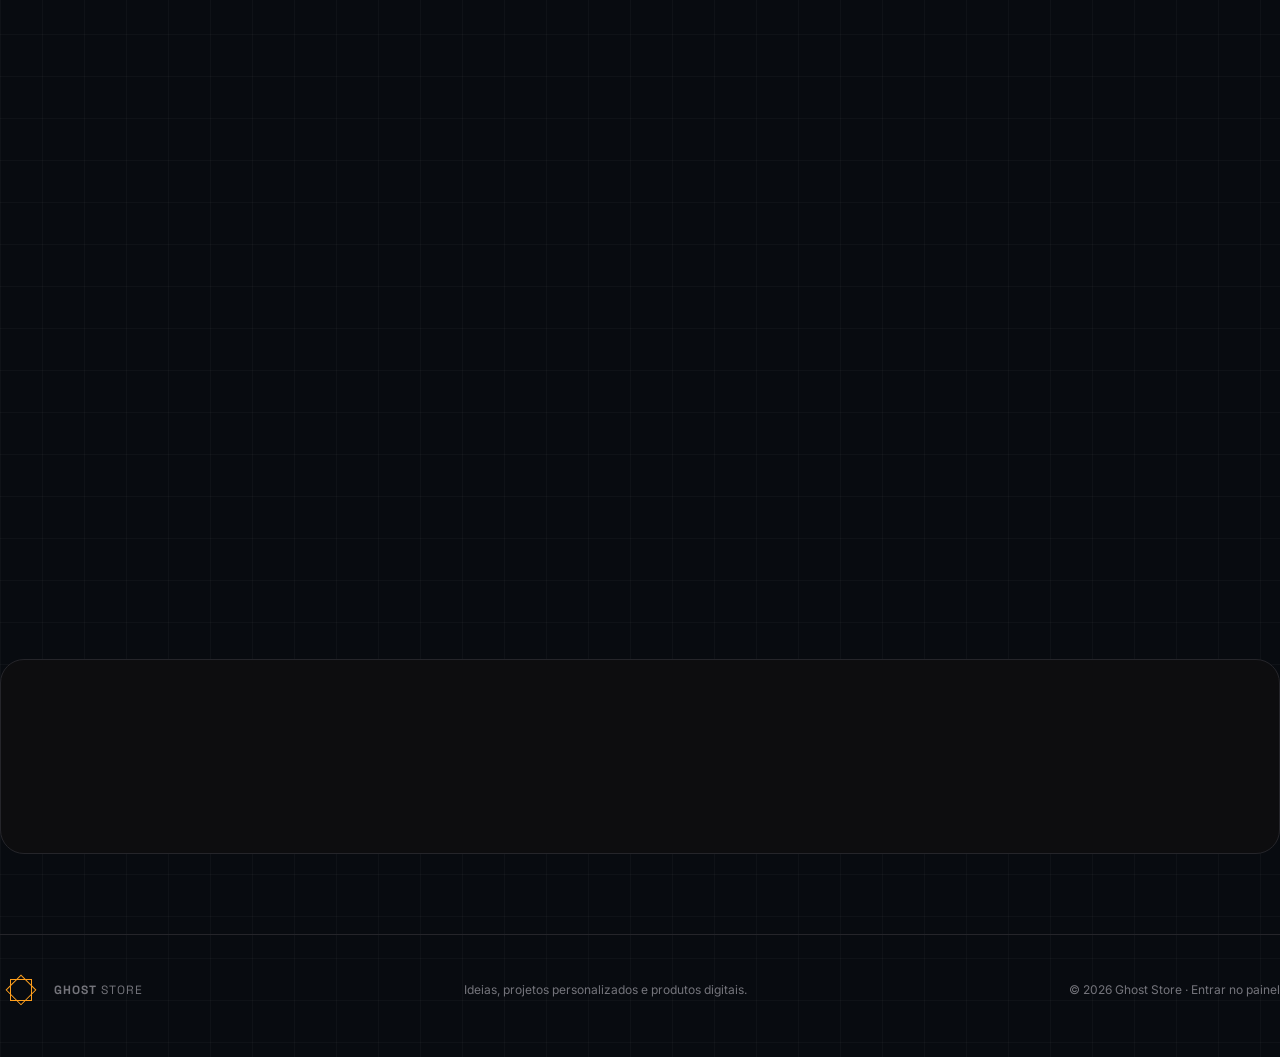
==== commit 62da8c63: "Corrige proporcao do header e adiciona menu mobile" ====
--- a/index.html
+++ b/index.html
@@ -8,11 +8,22 @@
   <title>Ghost Store — Tire sua ideia do papel</title>
   <link rel="preconnect" href="https://fonts.googleapis.com"><link rel="preconnect" href="https://fonts.gstatic.com" crossorigin>
   <link href="https://fonts.googleapis.com/css2?family=Inter:wght@400;500;600;700;800&family=Space+Grotesk:wght@600;700&display=swap" rel="stylesheet">
-  <link rel="stylesheet" href="styles.css?v=20260827h" /><link rel="stylesheet" href="tech.css?v=20260827h" />
+  <link rel="stylesheet" href="styles.css?v=20260827i" /><link rel="stylesheet" href="tech.css?v=20260827i" />
 </head>
 <body>
   <div class="ambient ambient-one"></div><div class="ambient ambient-two"></div>
-  <header class="site-header"><a class="brand" href="#inicio" aria-label="Ghost Store"><span class="brand-mark"><span class="brand-cube"><span></span><span></span><span></span></span></span><span><strong>GHOST</strong> STORE</span></a><nav class="desktop-nav"><a href="#orcamento">Criar projeto</a><a href="#catalogo">Catálogo</a><a href="#categorias">Categorias</a><a href="#como-funciona">Como funciona</a></nav><div class="header-actions"><a class="btn btn-secondary" href="admin.html">Entrar</a><button class="icon-btn" id="searchToggle" aria-label="Pesquisar">⌕</button><button class="cart-btn" id="cartButton">Carrinho <span id="cartCount">0</span></button></div></header>
+  <header class="site-header">
+    <a class="brand" href="#inicio" aria-label="Ghost Store"><span class="brand-mark"><span class="brand-cube"><span></span><span></span><span></span></span></span><span><strong>GHOST</strong> STORE</span></a>
+    <nav class="desktop-nav" aria-label="Navegação principal"><a href="#orcamento">Criar projeto</a><a href="#catalogo">Catálogo</a><a href="#categorias">Categorias</a><a href="#como-funciona">Como funciona</a></nav>
+    <div class="header-actions"><a class="btn btn-secondary desktop-login" href="admin.html">Entrar</a><button class="icon-btn" id="searchToggle" aria-label="Pesquisar">⌕</button><button class="cart-btn" id="cartButton">Carrinho <span id="cartCount">0</span></button><button class="mobile-menu-toggle" id="mobileMenuToggle" aria-label="Abrir menu" aria-expanded="false"><span></span><span></span><span></span></button></div>
+  </header>
+
+  <div class="mobile-menu-backdrop hidden" id="mobileMenuBackdrop"></div>
+  <aside class="mobile-menu" id="mobileMenu" aria-hidden="true">
+    <div class="mobile-menu-head"><a class="brand" href="#inicio"><span class="brand-mark"><span class="brand-cube"><span></span><span></span><span></span></span></span><span><strong>GHOST</strong> STORE</span></a><button class="mobile-menu-close" id="mobileMenuClose" aria-label="Fechar menu">×</button></div>
+    <nav><a href="#inicio">Início</a><a href="#orcamento">Criar projeto</a><a href="#catalogo">Catálogo</a><a href="#categorias">Categorias</a><a href="#como-funciona">Como funciona</a><a class="mobile-admin-link" href="admin.html">Entrar no painel</a></nav>
+  </aside>
+
   <main>
     <section class="hero" id="inicio"><div class="hero-copy"><span class="eyebrow">CRIE COM A GHOST STORE</span><h1>Transforme sua ideia em <span>um projeto.</span></h1><p>Tem uma ideia de site, sistema, jogo, automação, design ou asset? Conte o que precisa e receba atendimento direto pelo WhatsApp para transformar a ideia em algo real.</p><div class="hero-actions"><a class="btn btn-primary" href="#orcamento">Criar meu projeto</a><a class="btn btn-secondary" href="#catalogo">Ver projetos prontos</a><a class="btn btn-secondary" href="admin.html">Acessar painel</a></div><div class="trust-row"><span>✓ Atendimento direto</span><span>✓ Projeto personalizado</span><span>✓ Orçamento pelo WhatsApp</span><span>✓ Produtos digitais</span></div></div></section>
     <section class="custom-section" id="orcamento"><div class="custom-copy"><span class="eyebrow">PROJETO PERSONALIZADO</span><h2>Conte sua ideia. A gente começa por aqui.</h2><p>Escolha o tipo de projeto e descreva o que você imagina. Ao enviar, o WhatsApp abre com todas as informações já organizadas para iniciarmos o atendimento.</p></div><form class="quote-form" id="quoteForm"><div class="form-row"><label>Seu nome<input type="text" id="quoteName" required placeholder="Como podemos te chamar?" /></label><label>Tipo de projeto<select id="quoteType"><option>Site</option><option>Sistema</option><option>Jogo</option><option>GLB / 3D</option><option>Sprites / Assets</option><option>ZIP / Código</option><option>Ideia / Planejamento</option><option>Outro</option></select></label></div><label id="quoteOtherWrap" style="display:none">Qual tipo de projeto?<input type="text" id="quoteOther" placeholder="Escreva qual projeto você deseja..." /></label><label>Conte sua ideia<textarea id="quoteMessage" required rows="5" placeholder="Explique sua ideia, funções desejadas, referências e o resultado que você espera..."></textarea></label><button class="btn btn-primary" type="submit">Enviar projeto pelo WhatsApp</button><p class="form-note">Você será direcionado ao WhatsApp com a solicitação já preenchida.</p></form></section>
@@ -25,5 +36,5 @@
   <footer><a class="brand" href="#inicio"><span class="brand-mark"><span class="brand-cube"><span></span><span></span><span></span></span></span><span><strong>GHOST</strong> STORE</span></a><p>Ideias, projetos personalizados e produtos digitais.</p><span>© <span id="year"></span> Ghost Store · <a href="admin.html" style="color:inherit">Entrar no painel</a></span></footer>
   <div class="drawer-backdrop hidden" id="drawerBackdrop"></div><aside class="cart-drawer" id="cartDrawer" aria-hidden="true"><div class="drawer-header"><div><span class="eyebrow">SEU PEDIDO</span><h2>Carrinho</h2></div><button class="icon-btn" id="closeCart">×</button></div><div class="cart-items" id="cartItems"></div><div class="cart-empty" id="cartEmpty">Seu carrinho está vazio.</div><div class="cart-footer"><div class="total-row"><span>Total</span><strong id="cartTotal">R$ 0,00</strong></div><button class="btn btn-primary full" id="checkoutButton">Finalizar pedido</button></div></aside>
   <div class="modal-backdrop hidden" id="productModal"><div class="product-modal-card" role="dialog" aria-modal="true"><button class="modal-close" id="modalClose">×</button><div class="modal-visual" id="modalVisual"></div><div class="modal-body"><div class="modal-badges" id="modalBadges"></div><h2 id="modalTitle"></h2><p id="modalDescription"></p><div class="product-specs" id="modalSpecs"></div><div class="modal-purchase"><div><span>A partir de</span><strong id="modalPrice"></strong></div><button class="btn btn-primary" id="modalAdd">Adicionar ao carrinho</button></div></div></div></div><div class="toast" id="toast"></div>
-  <script src="mobile-guard.js?v=20260827h"></script><script src="performance.js?v=20260827h"></script><script src="config.js?v=20260827h"></script><script src="app.js?v=20260827h"></script>
+  <script src="mobile-guard.js?v=20260827i"></script><script src="performance.js?v=20260827i"></script><script src="menu.js?v=20260827i"></script><script src="config.js?v=20260827i"></script><script src="app.js?v=20260827i"></script>
 </body></html>
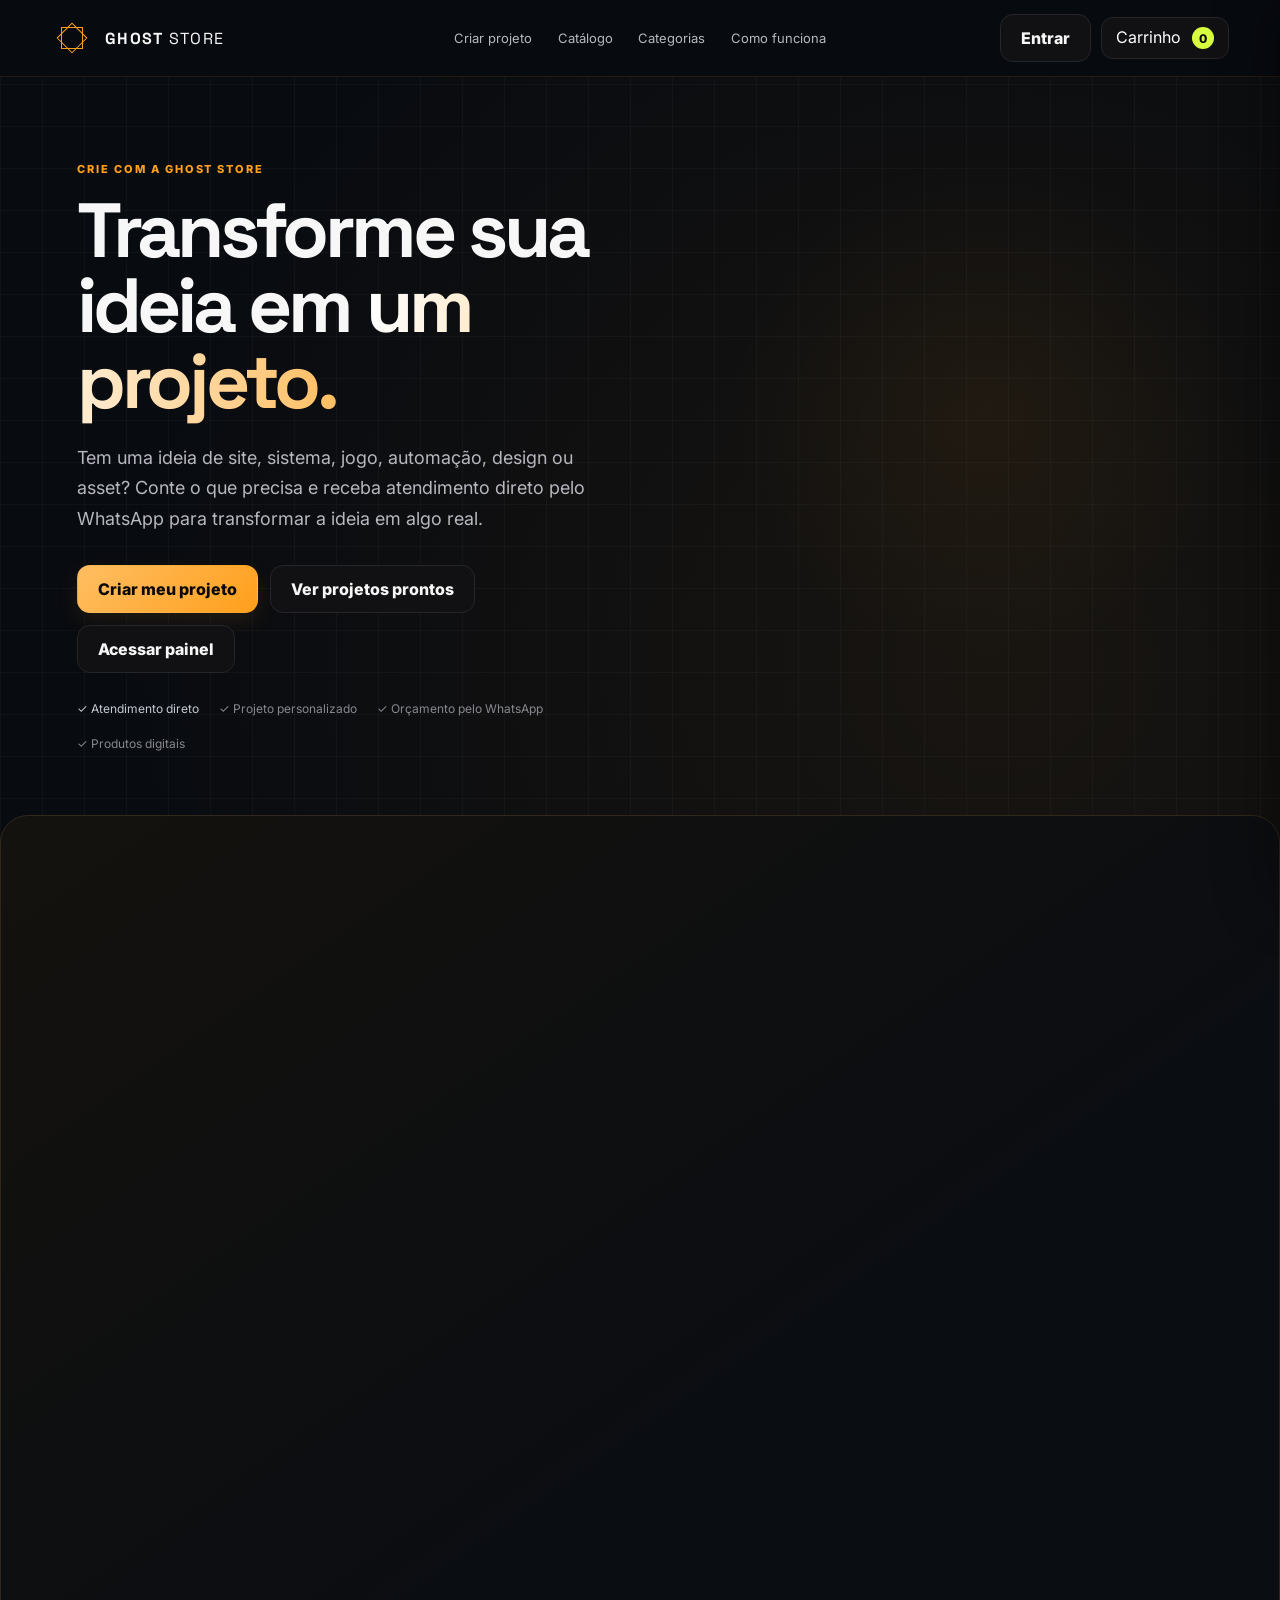
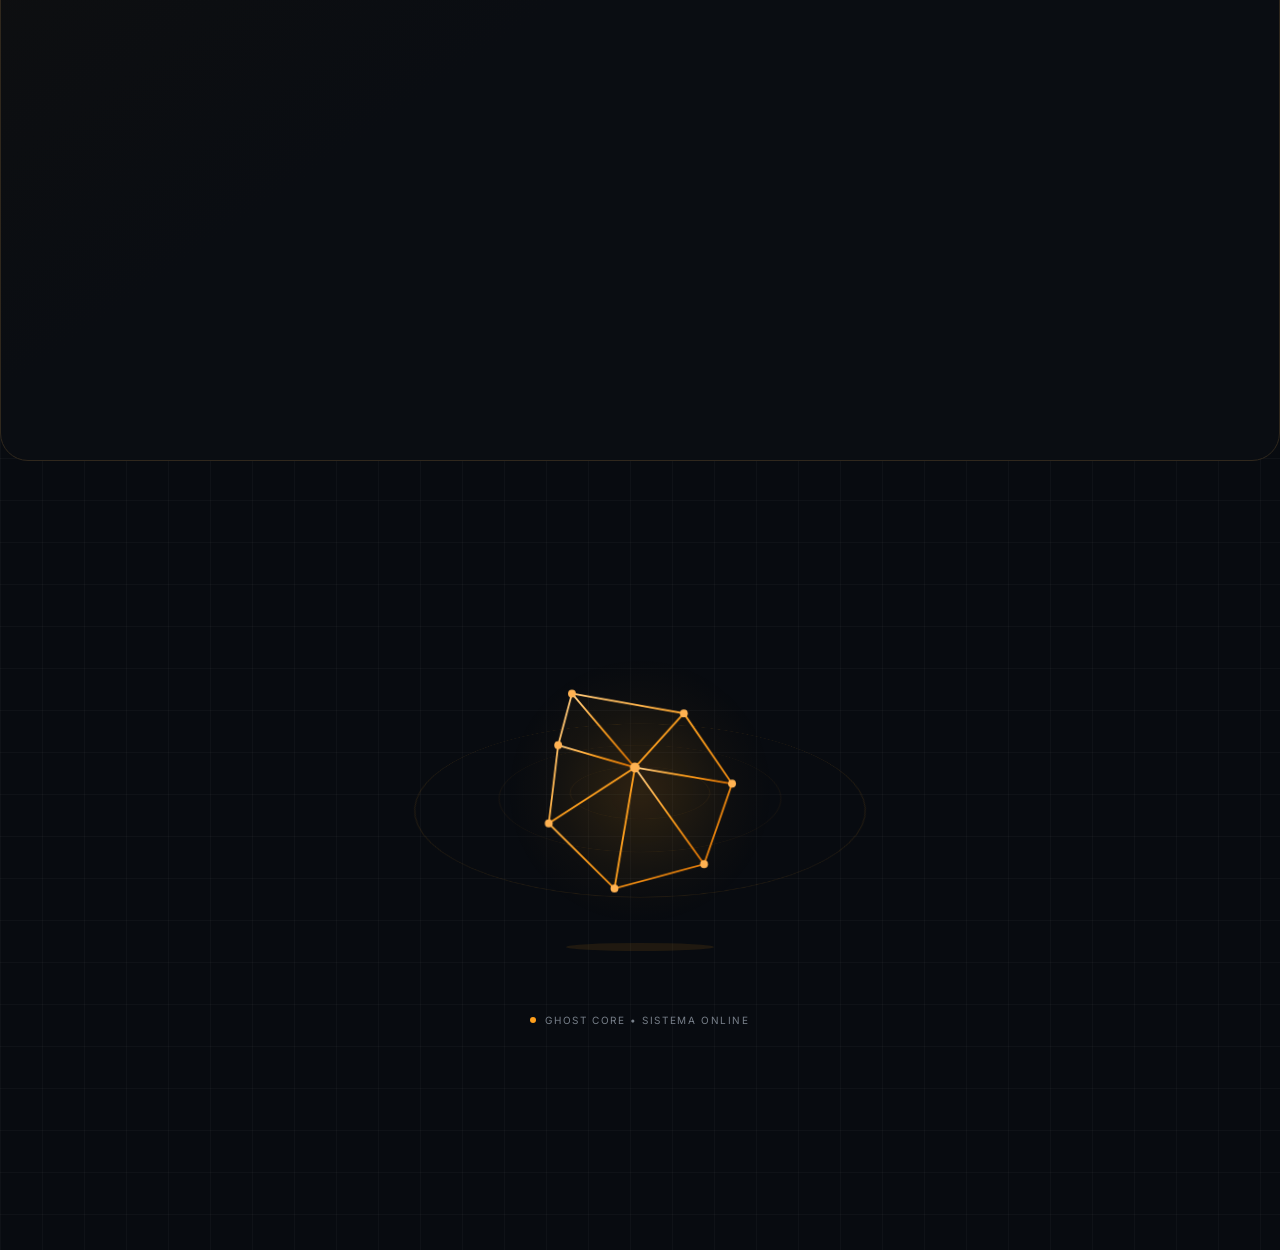
==== commit 0e4b0091: "Remove botão de pesquisa do cabeçalho" ====
--- a/index.html
+++ b/index.html
@@ -8,14 +8,14 @@
   <title>Ghost Store — Tire sua ideia do papel</title>
   <link rel="preconnect" href="https://fonts.googleapis.com"><link rel="preconnect" href="https://fonts.gstatic.com" crossorigin>
   <link href="https://fonts.googleapis.com/css2?family=Inter:wght@400;500;600;700;800&family=Space+Grotesk:wght@600;700&display=swap" rel="stylesheet">
-  <link rel="stylesheet" href="styles.css?v=20260827i" /><link rel="stylesheet" href="tech.css?v=20260827i" />
+  <link rel="stylesheet" href="styles.css?v=20260827j" /><link rel="stylesheet" href="tech.css?v=20260827j" />
 </head>
 <body>
   <div class="ambient ambient-one"></div><div class="ambient ambient-two"></div>
   <header class="site-header">
     <a class="brand" href="#inicio" aria-label="Ghost Store"><span class="brand-mark"><span class="brand-cube"><span></span><span></span><span></span></span></span><span><strong>GHOST</strong> STORE</span></a>
     <nav class="desktop-nav" aria-label="Navegação principal"><a href="#orcamento">Criar projeto</a><a href="#catalogo">Catálogo</a><a href="#categorias">Categorias</a><a href="#como-funciona">Como funciona</a></nav>
-    <div class="header-actions"><a class="btn btn-secondary desktop-login" href="admin.html">Entrar</a><button class="icon-btn" id="searchToggle" aria-label="Pesquisar">⌕</button><button class="cart-btn" id="cartButton">Carrinho <span id="cartCount">0</span></button><button class="mobile-menu-toggle" id="mobileMenuToggle" aria-label="Abrir menu" aria-expanded="false"><span></span><span></span><span></span></button></div>
+    <div class="header-actions"><a class="btn btn-secondary desktop-login" href="admin.html">Entrar</a><button class="cart-btn" id="cartButton">Carrinho <span id="cartCount">0</span></button><button class="mobile-menu-toggle" id="mobileMenuToggle" aria-label="Abrir menu" aria-expanded="false"><span></span><span></span><span></span></button></div>
   </header>
 
   <div class="mobile-menu-backdrop hidden" id="mobileMenuBackdrop"></div>
@@ -27,7 +27,6 @@
   <main>
     <section class="hero" id="inicio"><div class="hero-copy"><span class="eyebrow">CRIE COM A GHOST STORE</span><h1>Transforme sua ideia em <span>um projeto.</span></h1><p>Tem uma ideia de site, sistema, jogo, automação, design ou asset? Conte o que precisa e receba atendimento direto pelo WhatsApp para transformar a ideia em algo real.</p><div class="hero-actions"><a class="btn btn-primary" href="#orcamento">Criar meu projeto</a><a class="btn btn-secondary" href="#catalogo">Ver projetos prontos</a><a class="btn btn-secondary" href="admin.html">Acessar painel</a></div><div class="trust-row"><span>✓ Atendimento direto</span><span>✓ Projeto personalizado</span><span>✓ Orçamento pelo WhatsApp</span><span>✓ Produtos digitais</span></div></div></section>
     <section class="custom-section" id="orcamento"><div class="custom-copy"><span class="eyebrow">PROJETO PERSONALIZADO</span><h2>Conte sua ideia. A gente começa por aqui.</h2><p>Escolha o tipo de projeto e descreva o que você imagina. Ao enviar, o WhatsApp abre com todas as informações já organizadas para iniciarmos o atendimento.</p></div><form class="quote-form" id="quoteForm"><div class="form-row"><label>Seu nome<input type="text" id="quoteName" required placeholder="Como podemos te chamar?" /></label><label>Tipo de projeto<select id="quoteType"><option>Site</option><option>Sistema</option><option>Jogo</option><option>GLB / 3D</option><option>Sprites / Assets</option><option>ZIP / Código</option><option>Ideia / Planejamento</option><option>Outro</option></select></label></div><label id="quoteOtherWrap" style="display:none">Qual tipo de projeto?<input type="text" id="quoteOther" placeholder="Escreva qual projeto você deseja..." /></label><label>Conte sua ideia<textarea id="quoteMessage" required rows="5" placeholder="Explique sua ideia, funções desejadas, referências e o resultado que você espera..."></textarea></label><button class="btn btn-primary" type="submit">Enviar projeto pelo WhatsApp</button><p class="form-note">Você será direcionado ao WhatsApp com a solicitação já preenchida.</p></form></section>
-    <section class="search-panel hidden" id="searchPanel"><label for="searchInput">Pesquisar na Ghost Store</label><div class="search-box"><input id="searchInput" type="search" placeholder="Ex.: GLB, site, jogo, painel..." autocomplete="off" /><span>⌕</span></div></section>
     <section class="hero-tech ghost-core-final" aria-label="Logo 3D animada da Ghost Store"><div class="tech-glow"></div><div class="tech-orbit"></div><div class="logo3d-wrap"><svg class="logo3d" viewBox="0 0 300 300"><defs><linearGradient id="edgeGlow" x1="0" y1="0" x2="1" y2="1"><stop offset="0" stop-color="#ffd08a"/><stop offset=".5" stop-color="#ff9f1c"/><stop offset="1" stop-color="#d96e00"/></linearGradient></defs><polygon class="face" points="82,50 196,72 244,144 214,225 122,248 56,181 67,102"/><polyline class="edge" points="82,50 196,72 244,144 214,225 122,248 56,181 67,102 82,50"/><line class="edge" x1="82" y1="50" x2="145" y2="126"/><line class="edge" x1="196" y1="72" x2="145" y2="126"/><line class="edge" x1="244" y1="144" x2="145" y2="126"/><line class="edge" x1="214" y1="225" x2="145" y2="126"/><line class="edge" x1="122" y1="248" x2="145" y2="126"/><line class="edge" x1="56" y1="181" x2="145" y2="126"/><line class="edge" x1="67" y1="102" x2="145" y2="126"/><circle class="node" cx="82" cy="50" r="4"/><circle class="node" cx="196" cy="72" r="4"/><circle class="node" cx="244" cy="144" r="4"/><circle class="node" cx="214" cy="225" r="4"/><circle class="node" cx="122" cy="248" r="4"/><circle class="node" cx="56" cy="181" r="4"/><circle class="node" cx="67" cy="102" r="4"/><circle class="node" cx="145" cy="126" r="5"/></svg></div><div class="tech-caption"><i></i> GHOST CORE • SISTEMA ONLINE</div></section>
     <section class="section" id="categorias"><div class="section-heading"><div><span class="eyebrow">PROJETOS PRONTOS</span><h2>Explore por categoria</h2></div></div><div class="category-grid" id="categoryGrid"></div></section>
     <section class="section" id="catalogo"><div class="section-heading catalog-heading"><div><span class="eyebrow">CATÁLOGO</span><h2>Projetos em destaque</h2></div><div class="filters" id="filters"></div></div><div class="product-grid" id="productGrid"></div><div class="empty-state hidden" id="emptyState">Nenhum produto encontrado com esse filtro.</div></section>
@@ -36,5 +35,5 @@
   <footer><a class="brand" href="#inicio"><span class="brand-mark"><span class="brand-cube"><span></span><span></span><span></span></span></span><span><strong>GHOST</strong> STORE</span></a><p>Ideias, projetos personalizados e produtos digitais.</p><span>© <span id="year"></span> Ghost Store · <a href="admin.html" style="color:inherit">Entrar no painel</a></span></footer>
   <div class="drawer-backdrop hidden" id="drawerBackdrop"></div><aside class="cart-drawer" id="cartDrawer" aria-hidden="true"><div class="drawer-header"><div><span class="eyebrow">SEU PEDIDO</span><h2>Carrinho</h2></div><button class="icon-btn" id="closeCart">×</button></div><div class="cart-items" id="cartItems"></div><div class="cart-empty" id="cartEmpty">Seu carrinho está vazio.</div><div class="cart-footer"><div class="total-row"><span>Total</span><strong id="cartTotal">R$ 0,00</strong></div><button class="btn btn-primary full" id="checkoutButton">Finalizar pedido</button></div></aside>
   <div class="modal-backdrop hidden" id="productModal"><div class="product-modal-card" role="dialog" aria-modal="true"><button class="modal-close" id="modalClose">×</button><div class="modal-visual" id="modalVisual"></div><div class="modal-body"><div class="modal-badges" id="modalBadges"></div><h2 id="modalTitle"></h2><p id="modalDescription"></p><div class="product-specs" id="modalSpecs"></div><div class="modal-purchase"><div><span>A partir de</span><strong id="modalPrice"></strong></div><button class="btn btn-primary" id="modalAdd">Adicionar ao carrinho</button></div></div></div></div><div class="toast" id="toast"></div>
-  <script src="mobile-guard.js?v=20260827i"></script><script src="performance.js?v=20260827i"></script><script src="menu.js?v=20260827i"></script><script src="config.js?v=20260827i"></script><script src="app.js?v=20260827i"></script>
+  <script src="mobile-guard.js?v=20260827j"></script><script src="performance.js?v=20260827j"></script><script src="menu.js?v=20260827j"></script><script src="config.js?v=20260827j"></script><script src="app.js?v=20260827j"></script>
 </body></html>
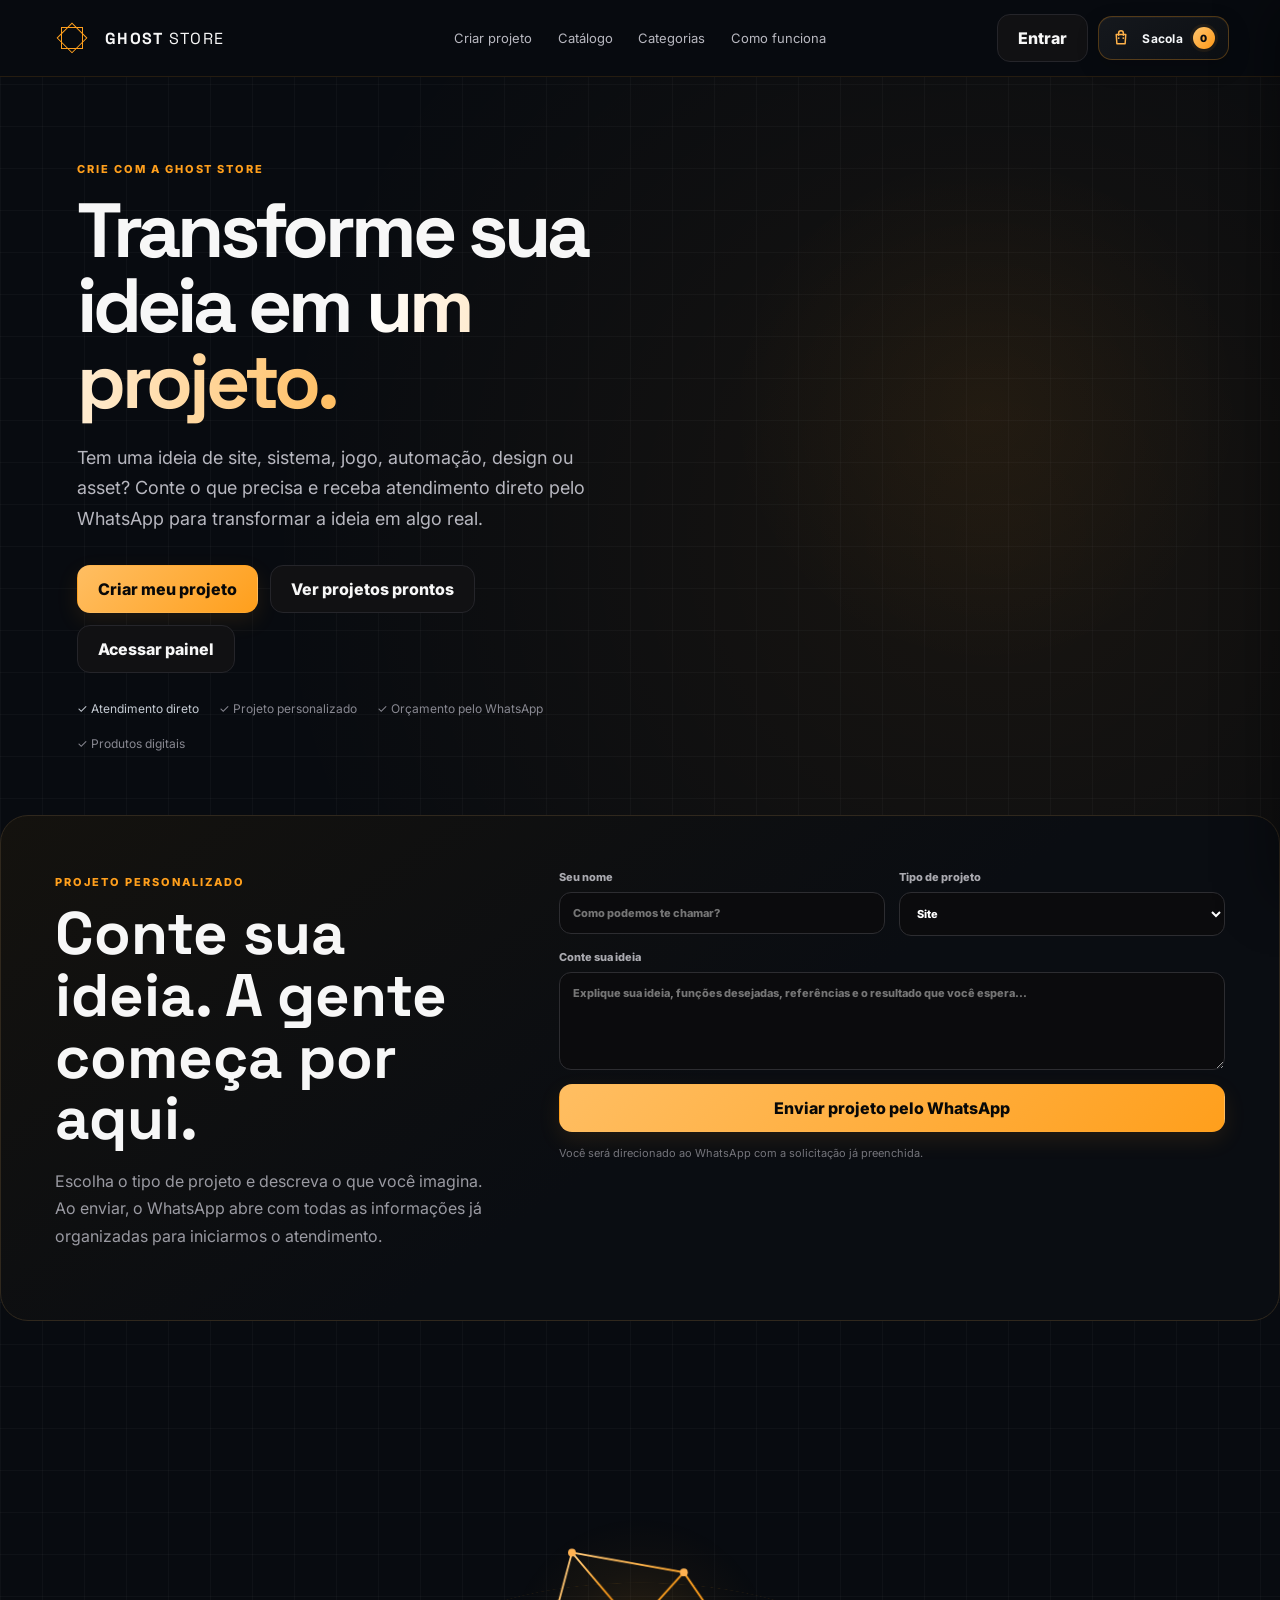
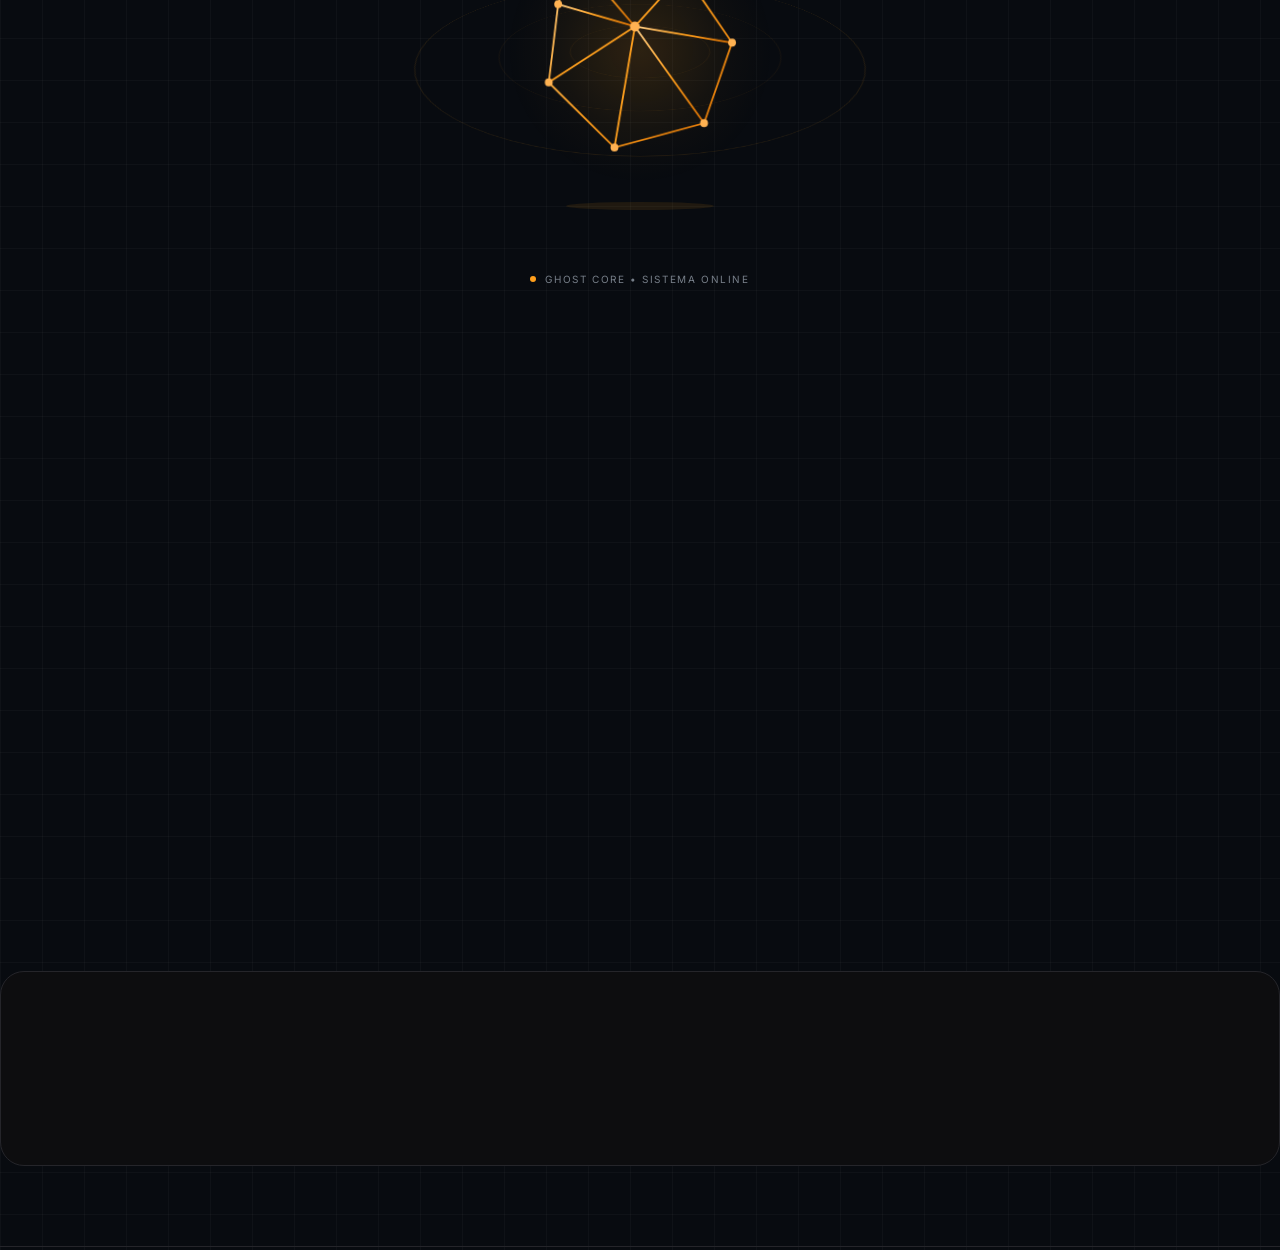
==== commit a23b5280: "Transforma carrinho em botão premium" ====
--- a/index.html
+++ b/index.html
@@ -8,14 +8,14 @@
   <title>Ghost Store — Tire sua ideia do papel</title>
   <link rel="preconnect" href="https://fonts.googleapis.com"><link rel="preconnect" href="https://fonts.gstatic.com" crossorigin>
   <link href="https://fonts.googleapis.com/css2?family=Inter:wght@400;500;600;700;800&family=Space+Grotesk:wght@600;700&display=swap" rel="stylesheet">
-  <link rel="stylesheet" href="styles.css?v=20260827j" /><link rel="stylesheet" href="tech.css?v=20260827j" />
+  <link rel="stylesheet" href="styles.css?v=20260827k" /><link rel="stylesheet" href="tech.css?v=20260827k" /><link rel="stylesheet" href="cart-premium.css?v=20260827k" />
 </head>
 <body>
   <div class="ambient ambient-one"></div><div class="ambient ambient-two"></div>
   <header class="site-header">
     <a class="brand" href="#inicio" aria-label="Ghost Store"><span class="brand-mark"><span class="brand-cube"><span></span><span></span><span></span></span></span><span><strong>GHOST</strong> STORE</span></a>
     <nav class="desktop-nav" aria-label="Navegação principal"><a href="#orcamento">Criar projeto</a><a href="#catalogo">Catálogo</a><a href="#categorias">Categorias</a><a href="#como-funciona">Como funciona</a></nav>
-    <div class="header-actions"><a class="btn btn-secondary desktop-login" href="admin.html">Entrar</a><button class="cart-btn" id="cartButton">Carrinho <span id="cartCount">0</span></button><button class="mobile-menu-toggle" id="mobileMenuToggle" aria-label="Abrir menu" aria-expanded="false"><span></span><span></span><span></span></button></div>
+    <div class="header-actions"><a class="btn btn-secondary desktop-login" href="admin.html">Entrar</a><button class="premium-cart" id="cartButton" aria-label="Abrir carrinho"><svg class="premium-cart-icon" viewBox="0 0 24 24" fill="none" aria-hidden="true"><path d="M6.8 8.2h10.4l-.7 10H7.5l-.7-10Z" stroke-width="1.6" stroke-linejoin="round"/><path d="M9.4 9V6.8a2.6 2.6 0 0 1 5.2 0V9" stroke-width="1.6" stroke-linecap="round"/><path d="M9.5 12.1h.01M14.5 12.1h.01" stroke-width="2" stroke-linecap="round"/></svg><span class="premium-cart-label">Sacola</span><span class="premium-cart-count" id="cartCount">0</span></button><button class="mobile-menu-toggle" id="mobileMenuToggle" aria-label="Abrir menu" aria-expanded="false"><span></span><span></span><span></span></button></div>
   </header>
 
   <div class="mobile-menu-backdrop hidden" id="mobileMenuBackdrop"></div>
@@ -33,7 +33,7 @@
     <section class="benefits" id="como-funciona"><article><span>01</span><h3>Escolha</h3><p>Solicite algo personalizado ou encontre um projeto pronto no catálogo.</p></article><article><span>02</span><h3>Converse</h3><p>Envie sua solicitação diretamente pelo WhatsApp com as informações preenchidas.</p></article><article><span>03</span><h3>Receba</h3><p>Alinhamos valores, prazo e a forma de entrega do seu projeto digital.</p></article></section>
   </main>
   <footer><a class="brand" href="#inicio"><span class="brand-mark"><span class="brand-cube"><span></span><span></span><span></span></span></span><span><strong>GHOST</strong> STORE</span></a><p>Ideias, projetos personalizados e produtos digitais.</p><span>© <span id="year"></span> Ghost Store · <a href="admin.html" style="color:inherit">Entrar no painel</a></span></footer>
-  <div class="drawer-backdrop hidden" id="drawerBackdrop"></div><aside class="cart-drawer" id="cartDrawer" aria-hidden="true"><div class="drawer-header"><div><span class="eyebrow">SEU PEDIDO</span><h2>Carrinho</h2></div><button class="icon-btn" id="closeCart">×</button></div><div class="cart-items" id="cartItems"></div><div class="cart-empty" id="cartEmpty">Seu carrinho está vazio.</div><div class="cart-footer"><div class="total-row"><span>Total</span><strong id="cartTotal">R$ 0,00</strong></div><button class="btn btn-primary full" id="checkoutButton">Finalizar pedido</button></div></aside>
-  <div class="modal-backdrop hidden" id="productModal"><div class="product-modal-card" role="dialog" aria-modal="true"><button class="modal-close" id="modalClose">×</button><div class="modal-visual" id="modalVisual"></div><div class="modal-body"><div class="modal-badges" id="modalBadges"></div><h2 id="modalTitle"></h2><p id="modalDescription"></p><div class="product-specs" id="modalSpecs"></div><div class="modal-purchase"><div><span>A partir de</span><strong id="modalPrice"></strong></div><button class="btn btn-primary" id="modalAdd">Adicionar ao carrinho</button></div></div></div></div><div class="toast" id="toast"></div>
-  <script src="mobile-guard.js?v=20260827j"></script><script src="performance.js?v=20260827j"></script><script src="menu.js?v=20260827j"></script><script src="config.js?v=20260827j"></script><script src="app.js?v=20260827j"></script>
+  <div class="drawer-backdrop hidden" id="drawerBackdrop"></div><aside class="cart-drawer" id="cartDrawer" aria-hidden="true"><div class="drawer-header"><div><span class="eyebrow">SEU PEDIDO</span><h2>Sacola</h2></div><button class="icon-btn" id="closeCart">×</button></div><div class="cart-items" id="cartItems"></div><div class="cart-empty" id="cartEmpty">Sua sacola está vazia.</div><div class="cart-footer"><div class="total-row"><span>Total</span><strong id="cartTotal">R$ 0,00</strong></div><button class="btn btn-primary full" id="checkoutButton">Finalizar pedido</button></div></aside>
+  <div class="modal-backdrop hidden" id="productModal"><div class="product-modal-card" role="dialog" aria-modal="true"><button class="modal-close" id="modalClose">×</button><div class="modal-visual" id="modalVisual"></div><div class="modal-body"><div class="modal-badges" id="modalBadges"></div><h2 id="modalTitle"></h2><p id="modalDescription"></p><div class="product-specs" id="modalSpecs"></div><div class="modal-purchase"><div><span>A partir de</span><strong id="modalPrice"></strong></div><button class="btn btn-primary" id="modalAdd">Adicionar à sacola</button></div></div></div></div><div class="toast" id="toast"></div>
+  <script src="mobile-guard.js?v=20260827k"></script><script src="performance.js?v=20260827k"></script><script src="menu.js?v=20260827k"></script><script src="config.js?v=20260827k"></script><script src="app.js?v=20260827k"></script>
 </body></html>
--- a/cart-premium.css
+++ b/cart-premium.css
@@ -0,0 +1 @@
+.premium-cart{position:relative;display:inline-flex;align-items:center;gap:10px;height:44px;padding:0 13px 0 11px;border-radius:14px;border:1px solid rgba(255,159,28,.28);background:linear-gradient(145deg,#15181d,#0c0f13);color:#f5f7f9;cursor:pointer;box-shadow:inset 0 1px rgba(255,255,255,.035),0 8px 22px rgba(0,0,0,.18);transition:border-color .18s ease,transform .18s ease,background .18s ease}.premium-cart:hover{border-color:rgba(255,159,28,.58);background:linear-gradient(145deg,#1a1d22,#0e1115);transform:translateY(-1px)}.premium-cart-icon{width:22px;height:22px;display:block;stroke:#ffb24a;filter:none}.premium-cart-label{font-size:12px;font-weight:700;letter-spacing:.02em}.premium-cart-count{display:grid!important;place-items:center;min-width:22px!important;height:22px!important;padding:0 6px!important;margin:0!important;border-radius:999px!important;background:linear-gradient(135deg,#ffc66f,#ff9816)!important;color:#090b0e!important;font-size:10px!important;font-weight:900!important;box-shadow:0 0 0 3px rgba(255,159,28,.07)}@media(max-width:900px){.premium-cart{height:40px;padding:0 10px;gap:7px}.premium-cart-label{display:none}.premium-cart-icon{width:21px;height:21px}}@media(max-width:650px){.premium-cart{height:36px;min-width:66px;padding:0 8px;border-radius:11px;justify-content:center}.premium-cart-icon{width:20px;height:20px}.premium-cart-count{min-width:19px!important;height:19px!important;font-size:9px!important;padding:0 5px!important}}@media(hover:none) and (pointer:coarse){.premium-cart:hover{transform:none}}
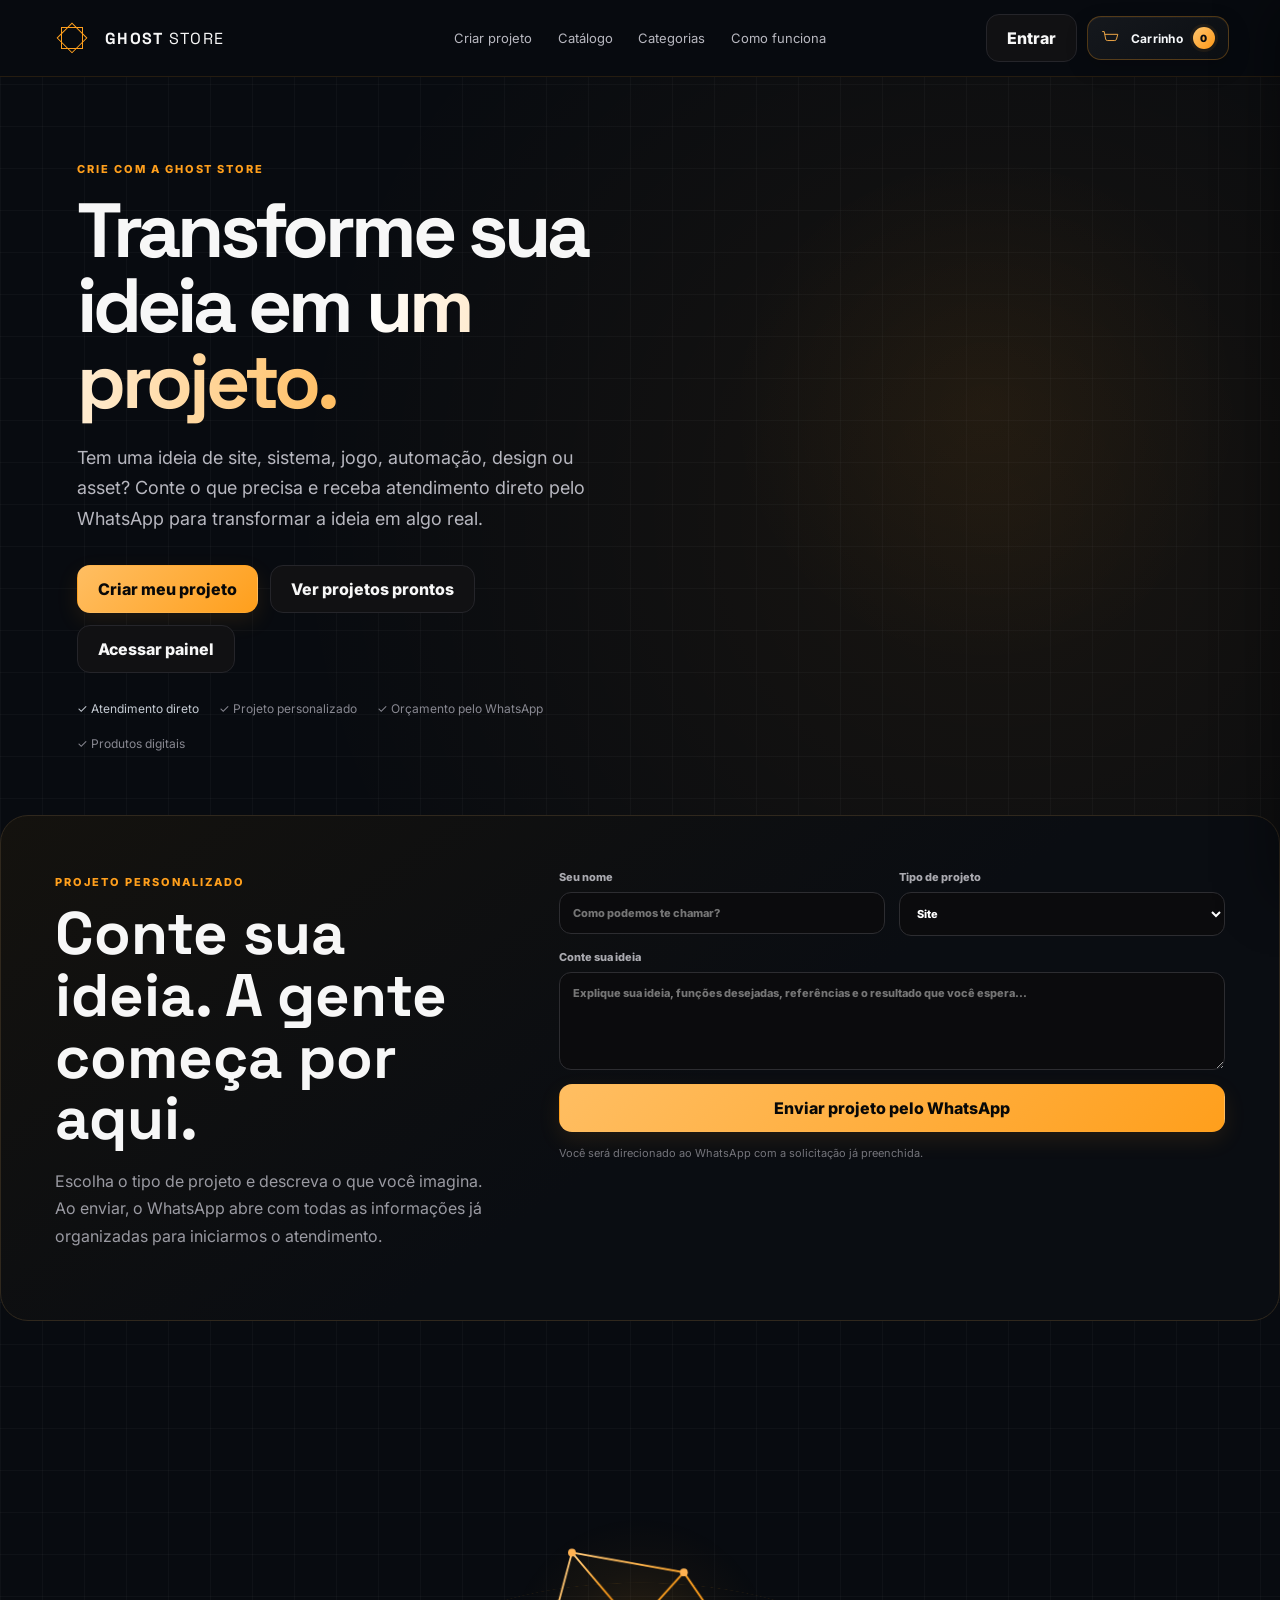
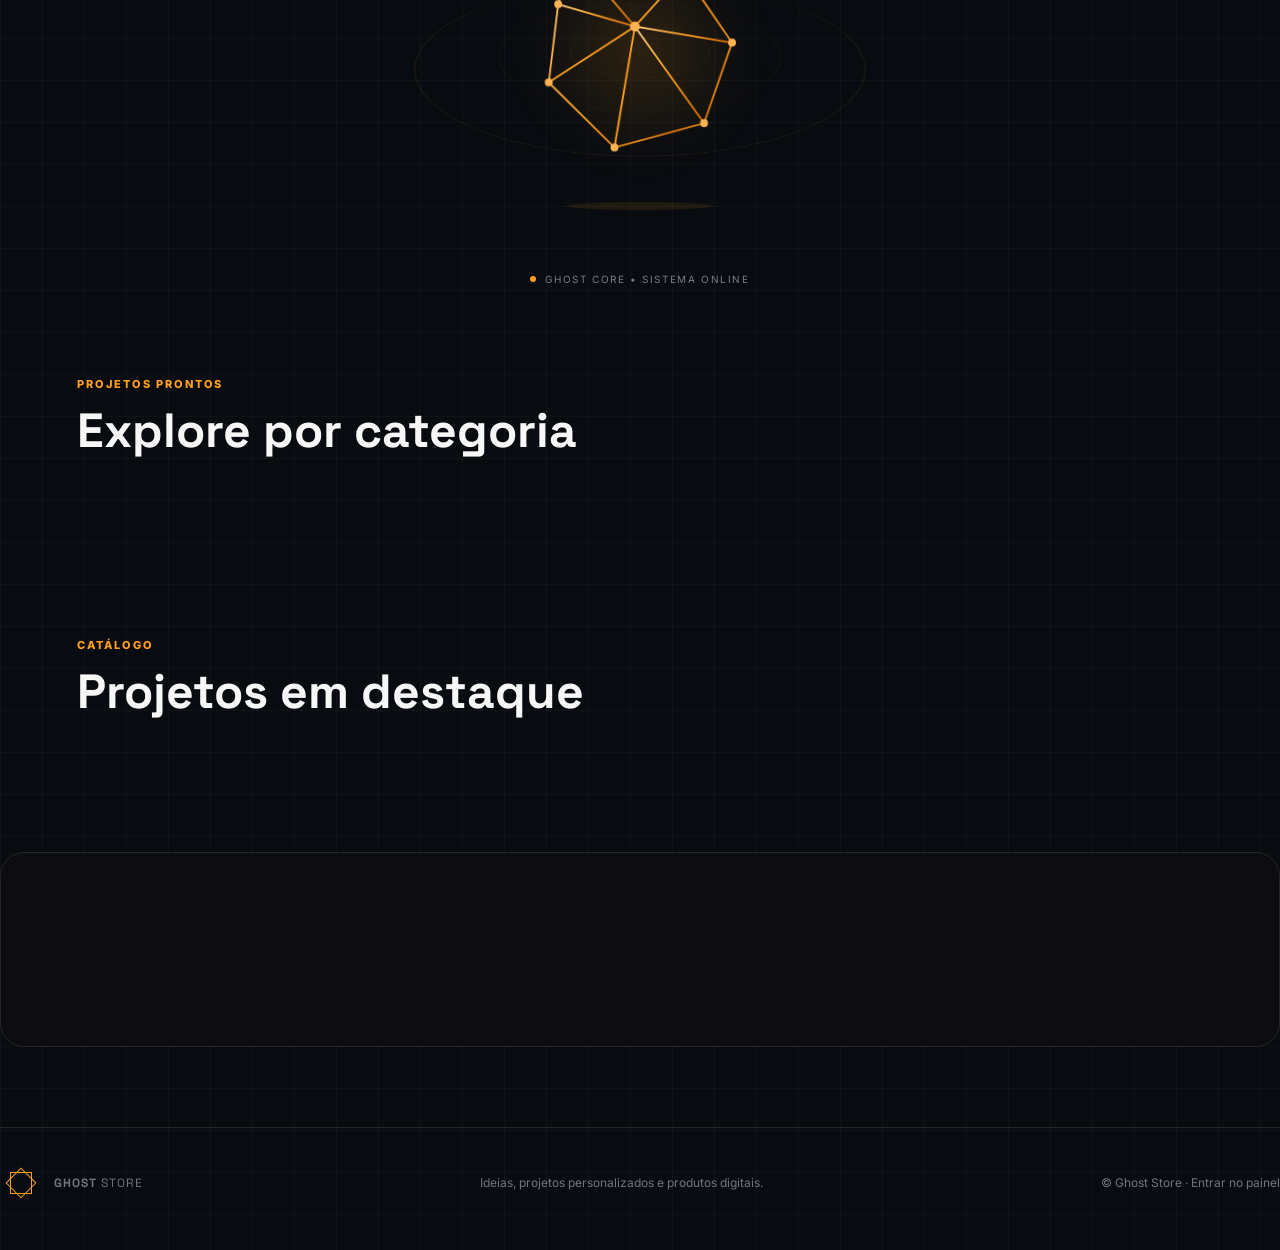
==== commit 0e54e198: "Troca ícone da sacola por carrinho minimalista premium" ====
--- a/index.html
+++ b/index.html
@@ -8,14 +8,14 @@
   <title>Ghost Store — Tire sua ideia do papel</title>
   <link rel="preconnect" href="https://fonts.googleapis.com"><link rel="preconnect" href="https://fonts.gstatic.com" crossorigin>
   <link href="https://fonts.googleapis.com/css2?family=Inter:wght@400;500;600;700;800&family=Space+Grotesk:wght@600;700&display=swap" rel="stylesheet">
-  <link rel="stylesheet" href="styles.css?v=20260827k" /><link rel="stylesheet" href="tech.css?v=20260827k" /><link rel="stylesheet" href="cart-premium.css?v=20260827k" />
+  <link rel="stylesheet" href="styles.css?v=20260827l" /><link rel="stylesheet" href="tech.css?v=20260827l" /><link rel="stylesheet" href="cart-premium.css?v=20260827l" />
 </head>
 <body>
   <div class="ambient ambient-one"></div><div class="ambient ambient-two"></div>
   <header class="site-header">
     <a class="brand" href="#inicio" aria-label="Ghost Store"><span class="brand-mark"><span class="brand-cube"><span></span><span></span><span></span></span></span><span><strong>GHOST</strong> STORE</span></a>
     <nav class="desktop-nav" aria-label="Navegação principal"><a href="#orcamento">Criar projeto</a><a href="#catalogo">Catálogo</a><a href="#categorias">Categorias</a><a href="#como-funciona">Como funciona</a></nav>
-    <div class="header-actions"><a class="btn btn-secondary desktop-login" href="admin.html">Entrar</a><button class="premium-cart" id="cartButton" aria-label="Abrir carrinho"><svg class="premium-cart-icon" viewBox="0 0 24 24" fill="none" aria-hidden="true"><path d="M6.8 8.2h10.4l-.7 10H7.5l-.7-10Z" stroke-width="1.6" stroke-linejoin="round"/><path d="M9.4 9V6.8a2.6 2.6 0 0 1 5.2 0V9" stroke-width="1.6" stroke-linecap="round"/><path d="M9.5 12.1h.01M14.5 12.1h.01" stroke-width="2" stroke-linecap="round"/></svg><span class="premium-cart-label">Sacola</span><span class="premium-cart-count" id="cartCount">0</span></button><button class="mobile-menu-toggle" id="mobileMenuToggle" aria-label="Abrir menu" aria-expanded="false"><span></span><span></span><span></span></button></div>
+    <div class="header-actions"><a class="btn btn-secondary desktop-login" href="admin.html">Entrar</a><button class="premium-cart" id="cartButton" aria-label="Abrir carrinho"><svg class="premium-cart-icon" viewBox="0 0 24 24" fill="none" aria-hidden="true"><path d="M3.5 5h2.2l1.55 8.15a2 2 0 0 0 1.96 1.62h7.95a2 2 0 0 0 1.93-1.48L20.5 8H6.25"/><path d="M9.15 18.5h.01M17.2 18.5h.01"/></svg><span class="premium-cart-label">Carrinho</span><span class="premium-cart-count" id="cartCount">0</span></button><button class="mobile-menu-toggle" id="mobileMenuToggle" aria-label="Abrir menu" aria-expanded="false"><span></span><span></span><span></span></button></div>
   </header>
 
   <div class="mobile-menu-backdrop hidden" id="mobileMenuBackdrop"></div>
@@ -33,7 +33,7 @@
     <section class="benefits" id="como-funciona"><article><span>01</span><h3>Escolha</h3><p>Solicite algo personalizado ou encontre um projeto pronto no catálogo.</p></article><article><span>02</span><h3>Converse</h3><p>Envie sua solicitação diretamente pelo WhatsApp com as informações preenchidas.</p></article><article><span>03</span><h3>Receba</h3><p>Alinhamos valores, prazo e a forma de entrega do seu projeto digital.</p></article></section>
   </main>
   <footer><a class="brand" href="#inicio"><span class="brand-mark"><span class="brand-cube"><span></span><span></span><span></span></span></span><span><strong>GHOST</strong> STORE</span></a><p>Ideias, projetos personalizados e produtos digitais.</p><span>© <span id="year"></span> Ghost Store · <a href="admin.html" style="color:inherit">Entrar no painel</a></span></footer>
-  <div class="drawer-backdrop hidden" id="drawerBackdrop"></div><aside class="cart-drawer" id="cartDrawer" aria-hidden="true"><div class="drawer-header"><div><span class="eyebrow">SEU PEDIDO</span><h2>Sacola</h2></div><button class="icon-btn" id="closeCart">×</button></div><div class="cart-items" id="cartItems"></div><div class="cart-empty" id="cartEmpty">Sua sacola está vazia.</div><div class="cart-footer"><div class="total-row"><span>Total</span><strong id="cartTotal">R$ 0,00</strong></div><button class="btn btn-primary full" id="checkoutButton">Finalizar pedido</button></div></aside>
-  <div class="modal-backdrop hidden" id="productModal"><div class="product-modal-card" role="dialog" aria-modal="true"><button class="modal-close" id="modalClose">×</button><div class="modal-visual" id="modalVisual"></div><div class="modal-body"><div class="modal-badges" id="modalBadges"></div><h2 id="modalTitle"></h2><p id="modalDescription"></p><div class="product-specs" id="modalSpecs"></div><div class="modal-purchase"><div><span>A partir de</span><strong id="modalPrice"></strong></div><button class="btn btn-primary" id="modalAdd">Adicionar à sacola</button></div></div></div></div><div class="toast" id="toast"></div>
-  <script src="mobile-guard.js?v=20260827k"></script><script src="performance.js?v=20260827k"></script><script src="menu.js?v=20260827k"></script><script src="config.js?v=20260827k"></script><script src="app.js?v=20260827k"></script>
+  <div class="drawer-backdrop hidden" id="drawerBackdrop"></div><aside class="cart-drawer" id="cartDrawer" aria-hidden="true"><div class="drawer-header"><div><span class="eyebrow">SEU PEDIDO</span><h2>Carrinho</h2></div><button class="icon-btn" id="closeCart">×</button></div><div class="cart-items" id="cartItems"></div><div class="cart-empty" id="cartEmpty">Seu carrinho está vazio.</div><div class="cart-footer"><div class="total-row"><span>Total</span><strong id="cartTotal">R$ 0,00</strong></div><button class="btn btn-primary full" id="checkoutButton">Finalizar pedido</button></div></aside>
+  <div class="modal-backdrop hidden" id="productModal"><div class="product-modal-card" role="dialog" aria-modal="true"><button class="modal-close" id="modalClose">×</button><div class="modal-visual" id="modalVisual"></div><div class="modal-body"><div class="modal-badges" id="modalBadges"></div><h2 id="modalTitle"></h2><p id="modalDescription"></p><div class="product-specs" id="modalSpecs"></div><div class="modal-purchase"><div><span>A partir de</span><strong id="modalPrice"></strong></div><button class="btn btn-primary" id="modalAdd">Adicionar ao carrinho</button></div></div></div></div><div class="toast" id="toast"></div>
+  <script src="mobile-guard.js?v=20260827l"></script><script src="performance.js?v=20260827l"></script><script src="menu.js?v=20260827l"></script><script src="config.js?v=20260827l"></script><script src="app.js?v=20260827l"></script>
 </body></html>
